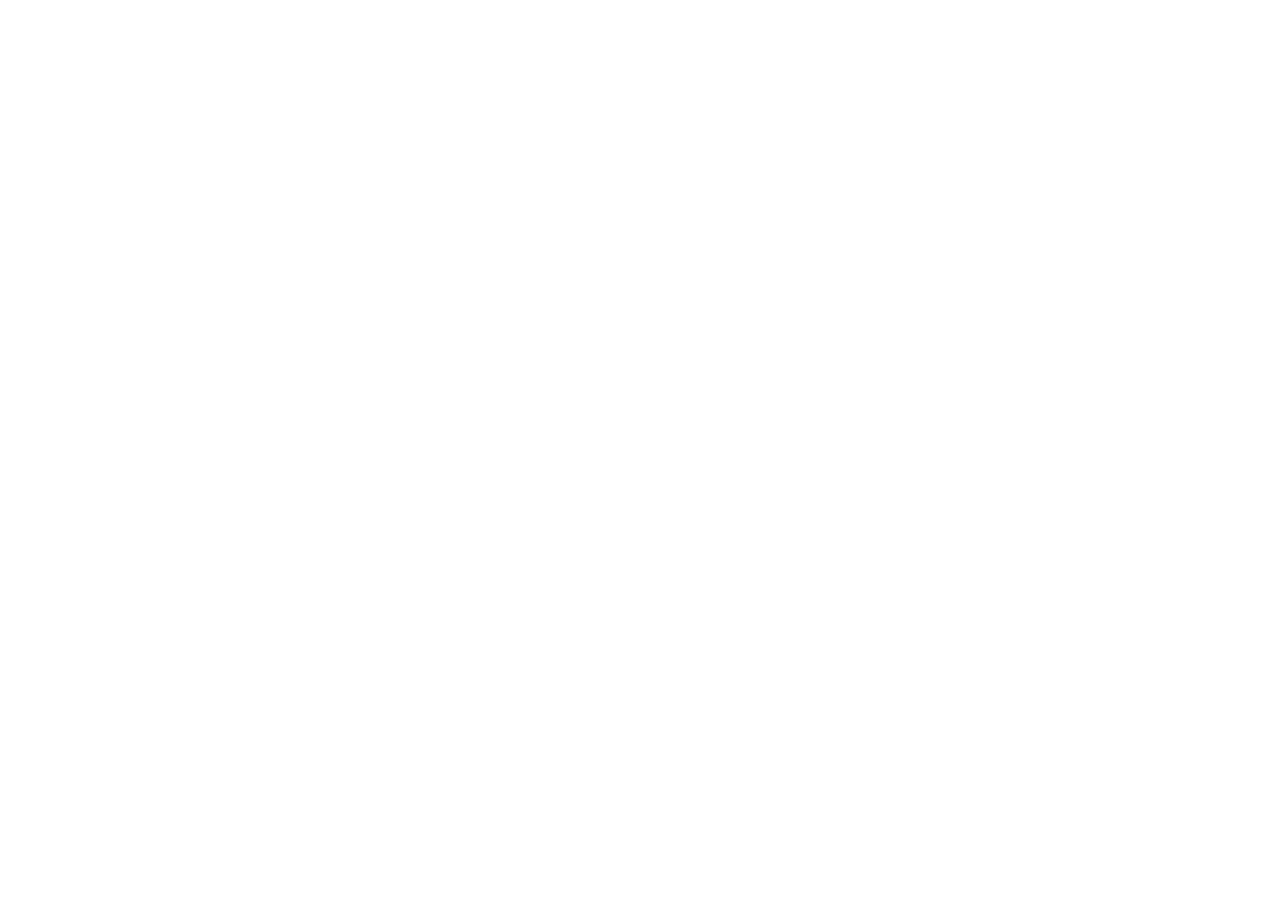
==== Nexter/index.html @ 24d6cad8 "nexter project start" ====
<!DOCTYPE html>
<html lang="en">
	<head>
		<meta charset="UTF-8" />
		<meta name="viewport" content="width=device-width, initial-scale=1.0" />
		<meta http-equiv="X-UA-Compatible" content="ie=edge" />

		<link href="https://fonts.googleapis.com/css?family=Josefin+Sans:300,400,400i|Nunito:300,300i" rel="stylesheet" />
		<link rel="stylesheet" href="css/main.css" />
		<link rel="shortcut icon" type="image/png" href="img/favicon.png" />

		<title>nexter &mdash; your home, your freedom</title>
	</head>

	<body class="container"></body>
</html>
---- Nexter/css/main.css ----
/* No CSS */
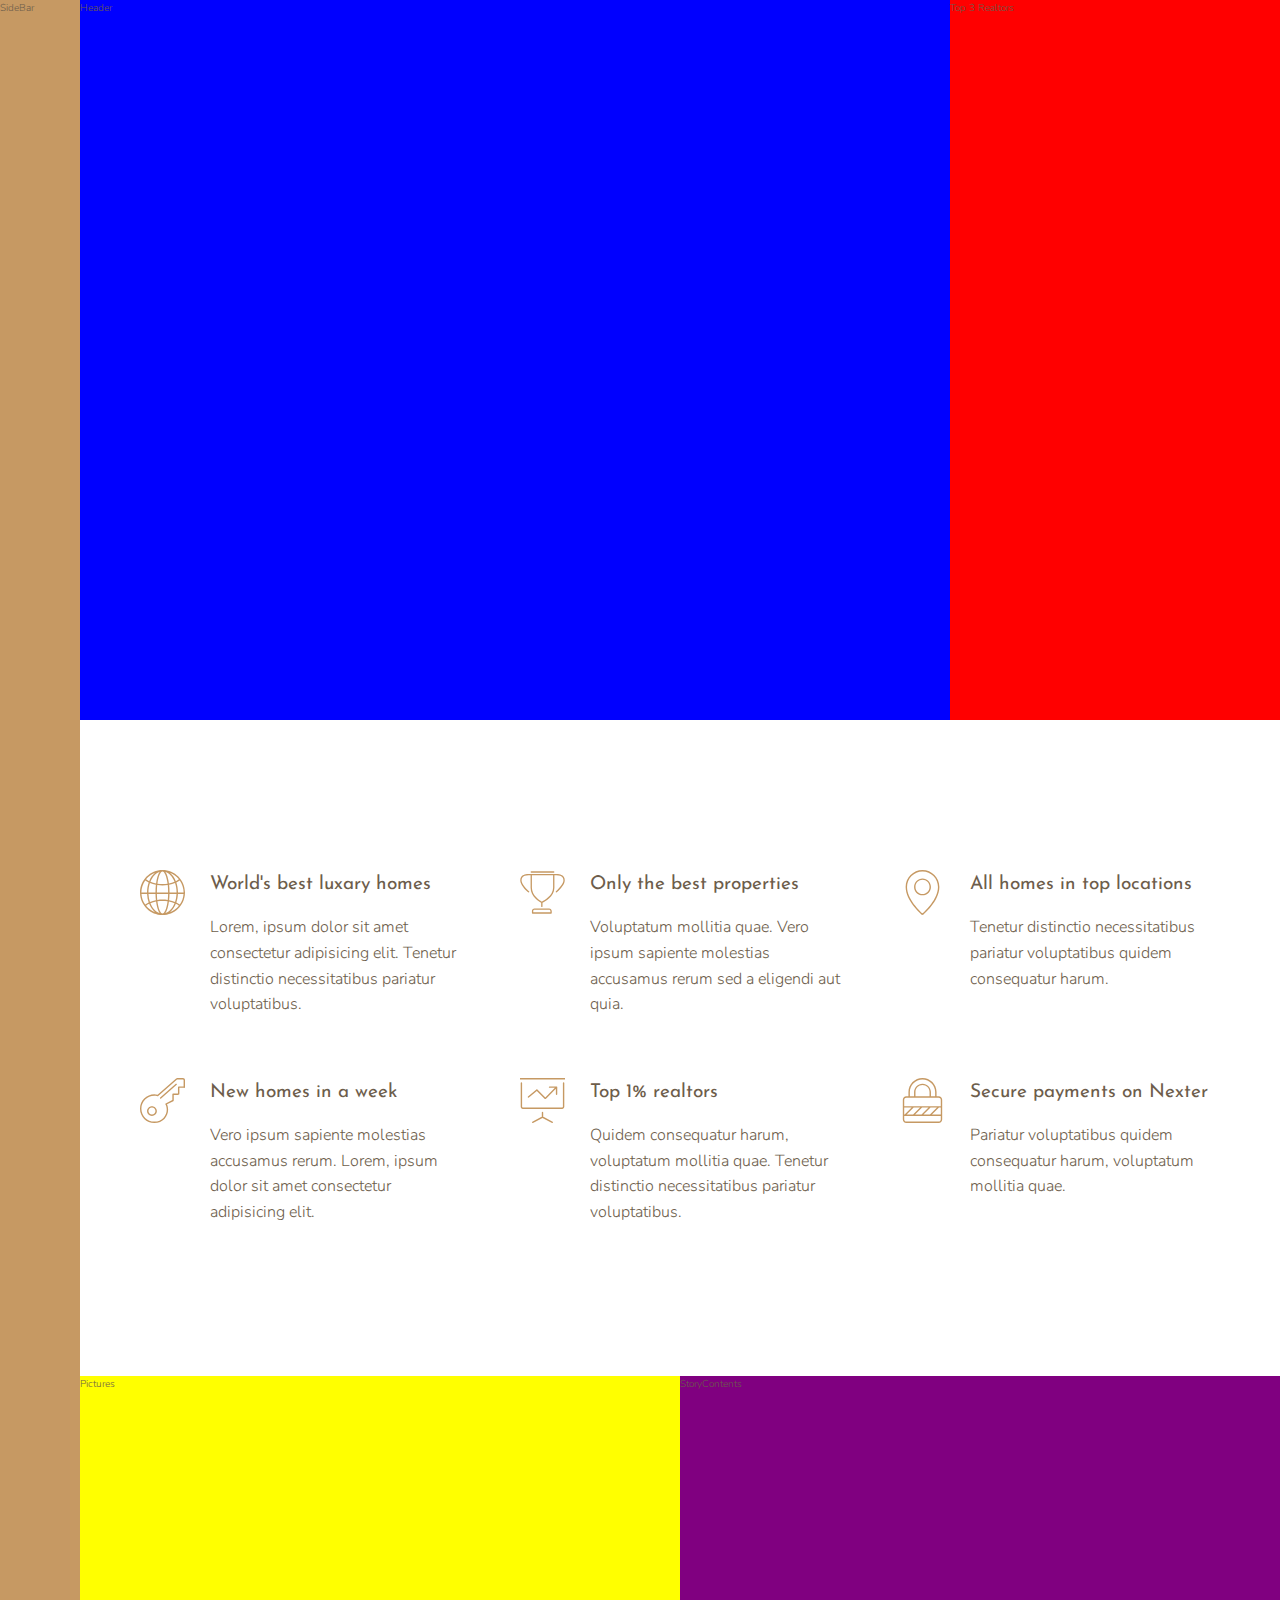
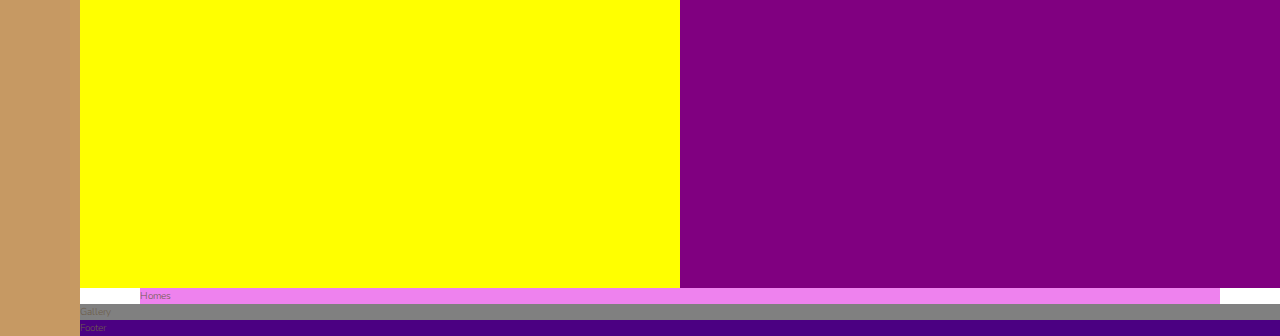
==== commit 54ba36bb: "Feature section completed" ====
--- a/Nexter/index.html
+++ b/Nexter/index.html
@@ -12,5 +12,67 @@
 		<title>nexter &mdash; your home, your freedom</title>
 	</head>
 
-	<body class="container"></body>
+	<body class="container">
+		<div class="sidebar">SideBar</div>
+		<header class="header">Header</header>
+		<div class="realtors">Top 3 Realtors</div>
+		<section class="features">
+			<div class="feature">
+				<svg class="feature__icon">
+					<use xlink:href="img/sprite.svg#icon-global"></use>
+				</svg>
+				<h3 class="heading-3 heading--dark">World's best luxary homes</h3>
+				<p class="feature__text">
+					Lorem, ipsum dolor sit amet consectetur adipisicing elit. Tenetur distinctio necessitatibus pariatur
+					voluptatibus.
+				</p>
+			</div>
+			<div class="feature">
+				<svg class="feature__icon">
+					<use xlink:href="img/sprite.svg#icon-trophy"></use>
+				</svg>
+				<h3 class="heading-3 heading--dark">Only the best properties</h3>
+				<p class="feature__text">
+					Voluptatum mollitia quae. Vero ipsum sapiente molestias accusamus rerum sed a eligendi aut quia.
+				</p>
+			</div>
+			<div class="feature">
+				<svg class="feature__icon">
+					<use xlink:href="img/sprite.svg#icon-map-pin"></use>
+				</svg>
+				<h3 class="heading-3 heading--dark">All homes in top locations</h3>
+				<p class="feature__text">Tenetur distinctio necessitatibus pariatur voluptatibus quidem consequatur harum.</p>
+			</div>
+			<div class="feature">
+				<svg class="feature__icon">
+					<use xlink:href="img/sprite.svg#icon-key"></use>
+				</svg>
+				<h3 class="heading-3 heading--dark">New homes in a week</h3>
+				<p class="feature__text">
+					Vero ipsum sapiente molestias accusamus rerum. Lorem, ipsum dolor sit amet consectetur adipisicing elit.
+				</p>
+			</div>
+			<div class="feature">
+				<svg class="feature__icon">
+					<use xlink:href="img/sprite.svg#icon-presentation"></use>
+				</svg>
+				<h3 class="heading-3 heading--dark">Top 1% realtors</h3>
+				<p class="feature__text">
+					Quidem consequatur harum, voluptatum mollitia quae. Tenetur distinctio necessitatibus pariatur voluptatibus.
+				</p>
+			</div>
+			<div class="feature">
+				<svg class="feature__icon">
+					<use xlink:href="img/sprite.svg#icon-lock"></use>
+				</svg>
+				<h3 class="heading-3 heading--dark">Secure payments on Nexter</h3>
+				<p class="feature__text">Pariatur voluptatibus quidem consequatur harum, voluptatum mollitia quae.</p>
+			</div>
+		</section>
+		<div class="story__picture">Pictures</div>
+		<div class="story__content">StoryContents</div>
+		<section class="homes">Homes</section>
+		<section class="gallery">Gallery</section>
+		<footer class="footer">Footer</footer>
+	</body>
 </html>
--- a/Nexter/css/main.css
+++ b/Nexter/css/main.css
@@ -1 +1,127 @@
-/* No CSS */+*,
+*::after,
+*::before {
+  margin: 0;
+  padding: 0;
+  -webkit-box-sizing: inherit;
+          box-sizing: inherit;
+}
+
+html {
+  -webkit-box-sizing: border-box;
+          box-sizing: border-box;
+  font-size: 62.5%;
+}
+
+body {
+  font-family: "Nunito", sans-serif;
+  color: #6d5d4b;
+  font-weight: 300;
+  line-height: 1.6;
+}
+
+.container {
+  display: -ms-grid;
+  display: grid;
+  -ms-grid-rows: 80vh min-content 40vw (min-content)[3];
+      grid-template-rows: 80vh -webkit-min-content 40vw repeat(3, -webkit-min-content);
+      grid-template-rows: 80vh min-content 40vw repeat(3, min-content);
+  -ms-grid-columns: [sidebar-start] 8rem [sidebar-end full-start] minmax(6rem, 1fr) [center-start] ([col-start] minmax(min-content, 14rem) [col-end])[8] [center-end] minmax(6rem, 1fr) [full-end];
+      grid-template-columns: [sidebar-start] 8rem [sidebar-end full-start] minmax(6rem, 1fr) [center-start] repeat(8, [col-start] minmax(-webkit-min-content, 14rem) [col-end]) [center-end] minmax(6rem, 1fr) [full-end];
+      grid-template-columns: [sidebar-start] 8rem [sidebar-end full-start] minmax(6rem, 1fr) [center-start] repeat(8, [col-start] minmax(min-content, 14rem) [col-end]) [center-end] minmax(6rem, 1fr) [full-end];
+}
+
+.heading-2, .heading-1, .heading-3, .heading-4 {
+  font-family: "Josefin Sans", sans-serif;
+  font-weight: 400;
+}
+
+.heading-3 {
+  font-size: 1.9rem;
+}
+
+.heading-3--light {
+  color: #f9f7f6;
+}
+
+.heading-3--dark {
+  color: #54483a;
+}
+
+.sidebar {
+  background-color: #c69963;
+  grid-column: sidebar-start/sidebar-end;
+  grid-row: 1/-1;
+}
+
+.header {
+  background-color: blue;
+  grid-column: full-start/col-end 6;
+}
+
+.realtors {
+  background-color: red;
+  grid-column: col-start 7 / full-end;
+}
+
+.features {
+  grid-column: center-start/center-end;
+  margin: 15rem 0;
+  display: -ms-grid;
+  display: grid;
+  -ms-grid-columns: (minmax(28rem, 1fr))[auto-fit];
+      grid-template-columns: repeat(auto-fit, minmax(28rem, 1fr));
+  grid-gap: 6rem;
+  -webkit-box-align: start;
+      -ms-flex-align: start;
+          align-items: start;
+}
+
+.feature {
+  display: -ms-grid;
+  display: grid;
+  -ms-grid-columns: min-content 1fr;
+      grid-template-columns: -webkit-min-content 1fr;
+      grid-template-columns: min-content 1fr;
+  row-gap: 1.5rem;
+  -webkit-column-gap: 2.5rem;
+          column-gap: 2.5rem;
+}
+
+.feature__icon {
+  fill: #c69963;
+  width: 4.5rem;
+  height: 4.5rem;
+  -ms-grid-row: 1;
+  -ms-grid-row-span: 2;
+  grid-row: 1 / span 2;
+}
+
+.feature__text {
+  font-size: 1.6rem;
+}
+
+.story__picture {
+  background-color: yellow;
+  grid-column: full-start/col-end 4;
+}
+
+.story__content {
+  background-color: purple;
+  grid-column: col-start 5 / full-end;
+}
+
+.homes {
+  background-color: violet;
+  grid-column: center-start/center-end;
+}
+
+.gallery {
+  background-color: grey;
+  grid-column: full-start/full-end;
+}
+
+.footer {
+  background-color: indigo;
+  grid-column: full-start/full-end;
+}
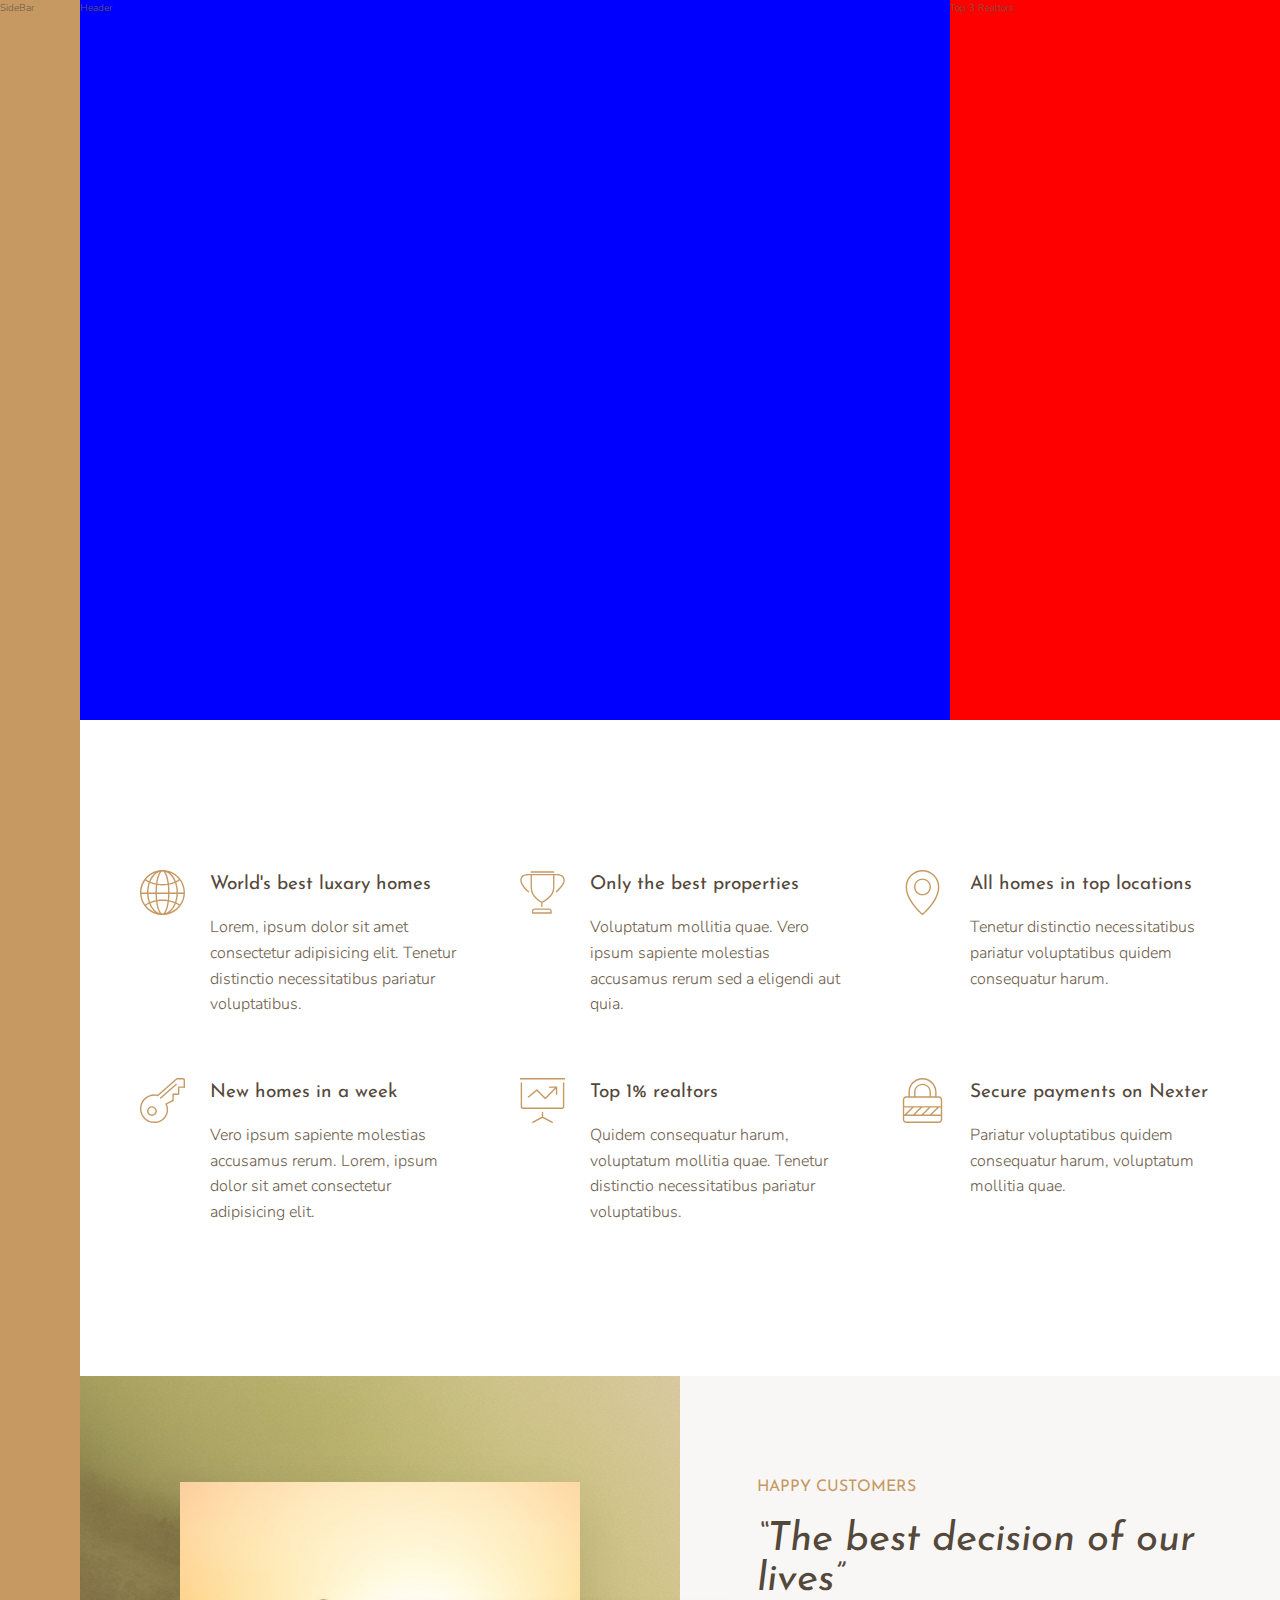
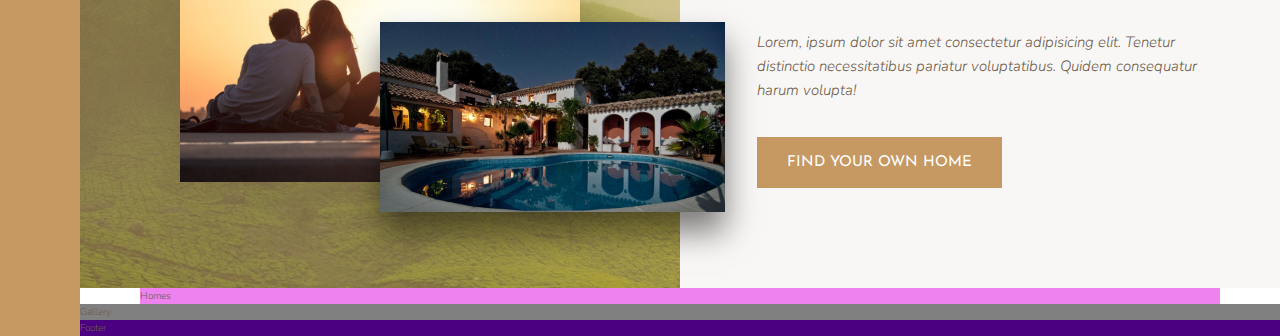
==== commit fa8634a1: "testimonial section complete" ====
--- a/Nexter/index.html
+++ b/Nexter/index.html
@@ -21,7 +21,7 @@
 				<svg class="feature__icon">
 					<use xlink:href="img/sprite.svg#icon-global"></use>
 				</svg>
-				<h3 class="heading-3 heading--dark">World's best luxary homes</h3>
+				<h2 class="heading-2 heading-2--dark">World's best luxary homes</h2>
 				<p class="feature__text">
 					Lorem, ipsum dolor sit amet consectetur adipisicing elit. Tenetur distinctio necessitatibus pariatur
 					voluptatibus.
@@ -31,7 +31,7 @@
 				<svg class="feature__icon">
 					<use xlink:href="img/sprite.svg#icon-trophy"></use>
 				</svg>
-				<h3 class="heading-3 heading--dark">Only the best properties</h3>
+				<h2 class="heading-2 heading-2--dark">Only the best properties</h2>
 				<p class="feature__text">
 					Voluptatum mollitia quae. Vero ipsum sapiente molestias accusamus rerum sed a eligendi aut quia.
 				</p>
@@ -40,14 +40,14 @@
 				<svg class="feature__icon">
 					<use xlink:href="img/sprite.svg#icon-map-pin"></use>
 				</svg>
-				<h3 class="heading-3 heading--dark">All homes in top locations</h3>
+				<h2 class="heading-2 heading-2--dark">All homes in top locations</h2>
 				<p class="feature__text">Tenetur distinctio necessitatibus pariatur voluptatibus quidem consequatur harum.</p>
 			</div>
 			<div class="feature">
 				<svg class="feature__icon">
 					<use xlink:href="img/sprite.svg#icon-key"></use>
 				</svg>
-				<h3 class="heading-3 heading--dark">New homes in a week</h3>
+				<h2 class="heading-2 heading-2--dark">New homes in a week</h2>
 				<p class="feature__text">
 					Vero ipsum sapiente molestias accusamus rerum. Lorem, ipsum dolor sit amet consectetur adipisicing elit.
 				</p>
@@ -56,7 +56,7 @@
 				<svg class="feature__icon">
 					<use xlink:href="img/sprite.svg#icon-presentation"></use>
 				</svg>
-				<h3 class="heading-3 heading--dark">Top 1% realtors</h3>
+				<h2 class="heading-2 heading-2--dark">Top 1% realtors</h2>
 				<p class="feature__text">
 					Quidem consequatur harum, voluptatum mollitia quae. Tenetur distinctio necessitatibus pariatur voluptatibus.
 				</p>
@@ -65,12 +65,23 @@
 				<svg class="feature__icon">
 					<use xlink:href="img/sprite.svg#icon-lock"></use>
 				</svg>
-				<h3 class="heading-3 heading--dark">Secure payments on Nexter</h3>
+				<h2 class="heading-2 heading-2--dark">Secure payments on Nexter</h2>
 				<p class="feature__text">Pariatur voluptatibus quidem consequatur harum, voluptatum mollitia quae.</p>
 			</div>
 		</section>
-		<div class="story__picture">Pictures</div>
-		<div class="story__content">StoryContents</div>
+		<div class="story__pictures">
+			<img src="./img/story-1.jpeg" alt="Couple with new home" class="story__img-1" />
+			<img src="./img/story-2.jpeg" alt="New home" class="story__img-2" />
+		</div>
+		<div class="story__content">
+			<span class="story__heading mb-sm">Happy customers</span>
+			<h3 class="heading-3 heading-3--dark mb-md">&ldquo;The best decision of our lives&rdquo;</h3>
+			<p class="story__text">
+				Lorem, ipsum dolor sit amet consectetur adipisicing elit. Tenetur distinctio necessitatibus pariatur
+				voluptatibus. Quidem consequatur harum volupta!
+			</p>
+			<button class="btn">Find your own home</button>
+		</div>
 		<section class="homes">Homes</section>
 		<section class="gallery">Gallery</section>
 		<footer class="footer">Footer</footer>
--- a/Nexter/css/main.css
+++ b/Nexter/css/main.css
@@ -31,13 +31,43 @@
       grid-template-columns: [sidebar-start] 8rem [sidebar-end full-start] minmax(6rem, 1fr) [center-start] repeat(8, [col-start] minmax(min-content, 14rem) [col-end]) [center-end] minmax(6rem, 1fr) [full-end];
 }
 
-.heading-2, .heading-1, .heading-3, .heading-4 {
+.mb-sm {
+  margin-bottom: 2rem;
+}
+
+.mb-md {
+  margin-bottom: 3rem;
+}
+
+.mb-lg {
+  margin-bottom: 4rem;
+}
+
+.mb-hg {
+  margin-bottom: 8rem;
+}
+
+.heading-1, .heading-2, .heading-3, .heading-4 {
   font-family: "Josefin Sans", sans-serif;
   font-weight: 400;
 }
 
+.heading-2 {
+  font-size: 1.9rem;
+}
+
+.heading-2--light {
+  color: #f9f7f6;
+}
+
+.heading-2--dark {
+  color: #54483a;
+}
+
 .heading-3 {
-  font-size: 1.9rem;
+  font-size: 4rem;
+  line-height: 1;
+  font-style: italic;
 }
 
 .heading-3--light {
@@ -46,6 +76,23 @@
 
 .heading-3--dark {
   color: #54483a;
+}
+
+.btn {
+  border: none;
+  background-color: #c69963;
+  color: #fff;
+  font-size: 1.5rem;
+  padding: 1.8rem 3rem;
+  font-family: "Josefin Sans", sans-serif;
+  text-transform: uppercase;
+  cursor: pointer;
+}
+
+.btn:hover {
+  background-color: #b28451;
+  -webkit-transition: all 0.2s;
+  transition: all 0.2s;
 }
 
 .sidebar {
@@ -101,14 +148,78 @@
   font-size: 1.6rem;
 }
 
-.story__picture {
-  background-color: yellow;
+.story__pictures {
   grid-column: full-start/col-end 4;
+  background-image: -webkit-gradient(linear, left top, left bottom, from(rgba(198, 153, 99, 0.5)), to(rgba(198, 153, 99, 0.5))), url(../img/back.jpg);
+  background-image: linear-gradient(rgba(198, 153, 99, 0.5), rgba(198, 153, 99, 0.5)), url(../img/back.jpg);
+  display: -ms-grid;
+  display: grid;
+  -ms-grid-rows: (1fr)[6];
+      grid-template-rows: repeat(6, 1fr);
+  -ms-grid-columns: (1fr)[6];
+      grid-template-columns: repeat(6, 1fr);
+  -webkit-box-align: center;
+      -ms-flex-align: center;
+          align-items: center;
+}
+
+.story__img-1 {
+  width: 100%;
+  -ms-grid-row: 2;
+  -ms-grid-row-span: 4;
+  grid-row: 2/6;
+  -ms-grid-column: 2;
+  -ms-grid-column-span: 4;
+  grid-column: 2/6;
+  -webkit-box-shadow: 0 2rem 5rem rgba(0, 0, 0, 0.1);
+          box-shadow: 0 2rem 5rem rgba(0, 0, 0, 0.1);
+}
+
+.story__img-2 {
+  width: 115%;
+  z-index: 10;
+  -ms-grid-row: 4;
+  -ms-grid-row-span: 2;
+  grid-row: 4/6;
+  -ms-grid-column: 4;
+  -ms-grid-column-span: 3;
+  grid-column: 4/7;
+  -webkit-box-shadow: 0 2rem 3rem rgba(0, 0, 0, 0.5);
+          box-shadow: 0 2rem 3rem rgba(0, 0, 0, 0.5);
 }
 
 .story__content {
-  background-color: purple;
+  background-color: #f9f7f6;
   grid-column: col-start 5 / full-end;
+  padding: 6rem 6vw;
+  display: -webkit-box;
+  display: -ms-flexbox;
+  display: flex;
+  -webkit-box-orient: vertical;
+  -webkit-box-direction: normal;
+      -ms-flex-direction: column;
+          flex-direction: column;
+  -webkit-box-pack: center;
+      -ms-flex-pack: center;
+          justify-content: center;
+  -webkit-box-align: start;
+      -ms-flex-align: start;
+          align-items: start;
+}
+
+.story__heading {
+  text-transform: uppercase;
+  font-family: "Josefin Sans", sans-serif;
+  color: #c69963;
+  display: inline-block;
+  font-size: 1.6rem;
+  font-weight: bolder;
+}
+
+.story__text {
+  font-size: 1.5rem;
+  font-style: italic;
+  margin-bottom: 3.5rem;
 }
 
 .homes {
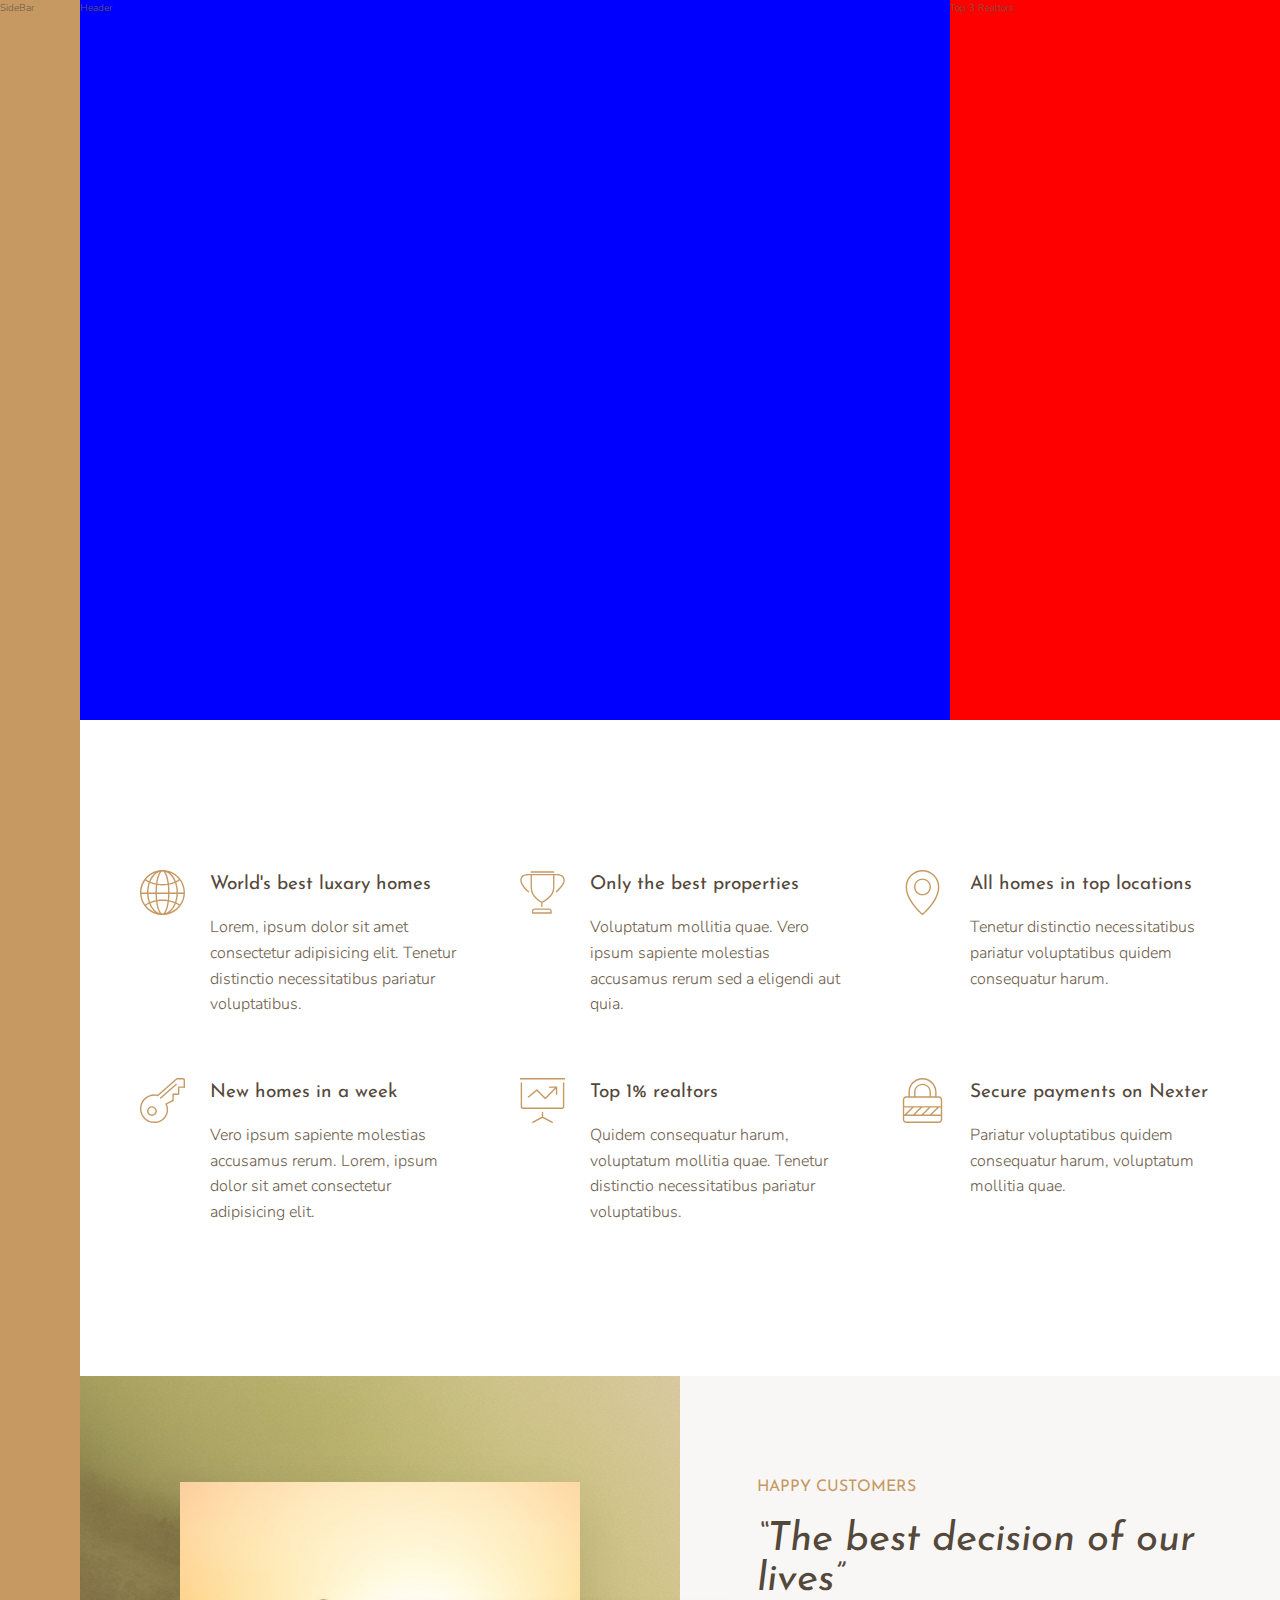
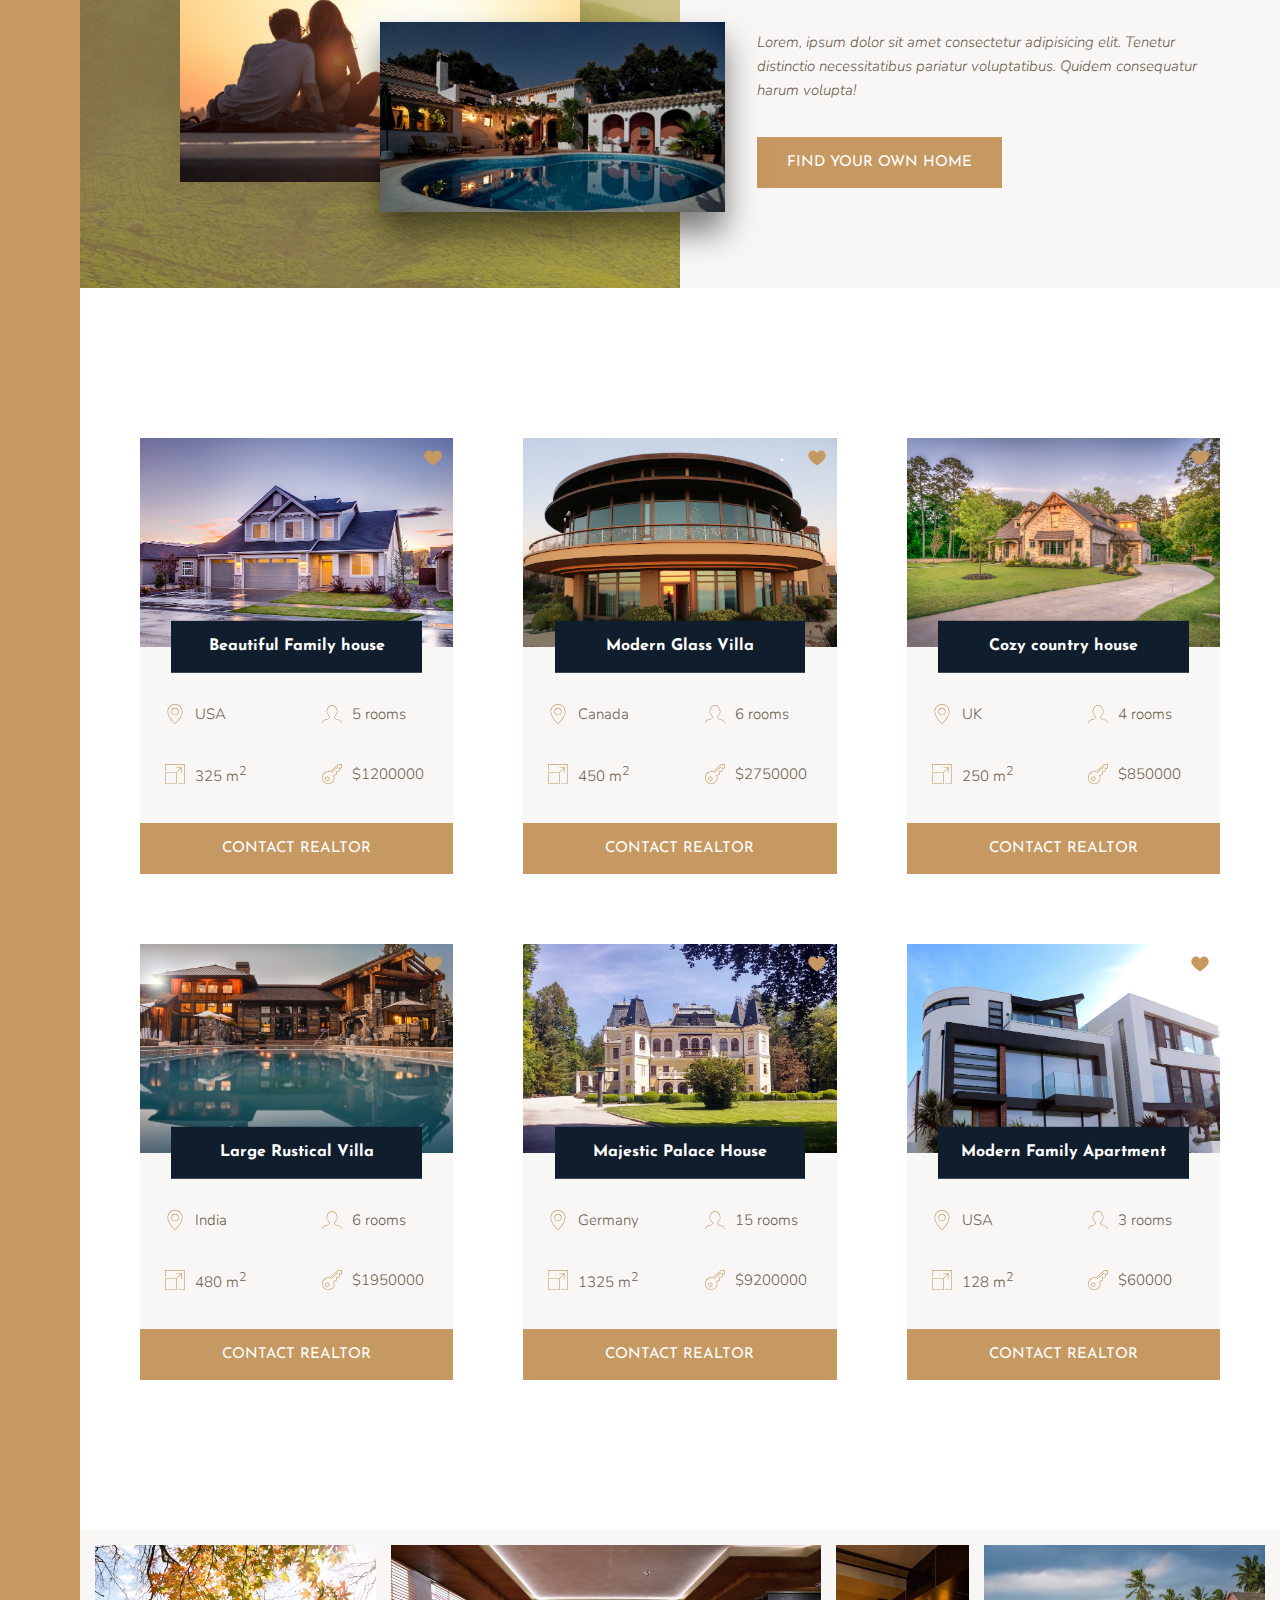
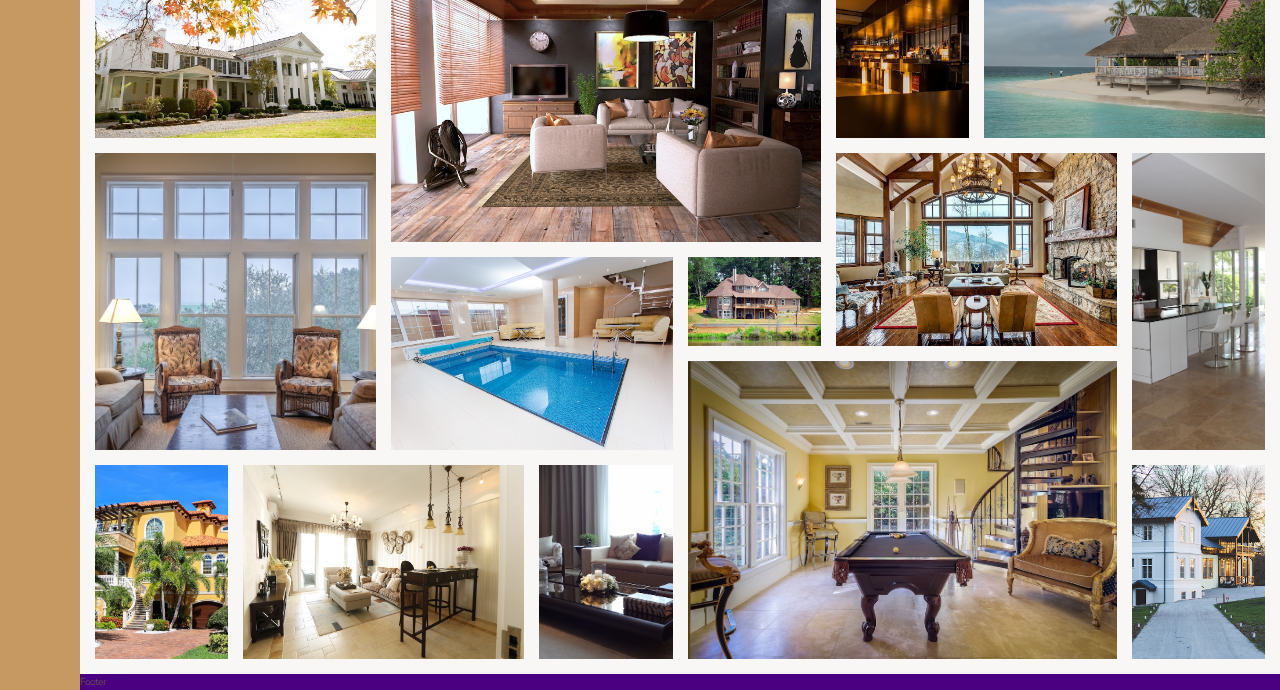
==== commit b7e7746a: "gallery complete" ====
--- a/Nexter/index.html
+++ b/Nexter/index.html
@@ -82,8 +82,244 @@
 			</p>
 			<button class="btn">Find your own home</button>
 		</div>
-		<section class="homes">Homes</section>
-		<section class="gallery">Gallery</section>
+		<section class="homes">
+			<div class="home">
+				<img src="./img/house-1.jpeg" alt="house-1" class="home__img" />
+				<svg class="home__like">
+					<use xlink:href="img/sprite.svg#icon-heart-full"></use>
+				</svg>
+				<h5 class="home__title">Beautiful Family house</h5>
+				<div class="home__location">
+					<svg>
+						<use xlink:href="img/sprite.svg#icon-map-pin"></use>
+					</svg>
+					<p>USA</p>
+				</div>
+				<div class="home__rooms">
+					<svg>
+						<use xlink:href="img/sprite.svg#icon-profile-male"></use>
+					</svg>
+					<p>5 rooms</p>
+				</div>
+				<div class="home__area">
+					<svg>
+						<use xlink:href="img/sprite.svg#icon-expand"></use>
+					</svg>
+					<p>325 m<sup>2</sup></p>
+				</div>
+				<div class="home__price">
+					<svg>
+						<use xlink:href="img/sprite.svg#icon-key"></use>
+					</svg>
+					<p>$1200000</p>
+				</div>
+				<button class="btn home__btn">contact realtor</button>
+			</div>
+			<div class="home">
+				<img src="./img/house-2.jpeg" alt="house-1" class="home__img" />
+				<svg class="home__like">
+					<use xlink:href="img/sprite.svg#icon-heart-full"></use>
+				</svg>
+				<h5 class="home__title">Modern Glass Villa</h5>
+				<div class="home__location">
+					<svg>
+						<use xlink:href="img/sprite.svg#icon-map-pin"></use>
+					</svg>
+					<p>Canada</p>
+				</div>
+				<div class="home__rooms">
+					<svg>
+						<use xlink:href="img/sprite.svg#icon-profile-male"></use>
+					</svg>
+					<p>6 rooms</p>
+				</div>
+				<div class="home__area">
+					<svg>
+						<use xlink:href="img/sprite.svg#icon-expand"></use>
+					</svg>
+					<p>450 m<sup>2</sup></p>
+				</div>
+				<div class="home__price">
+					<svg>
+						<use xlink:href="img/sprite.svg#icon-key"></use>
+					</svg>
+					<p>$2750000</p>
+				</div>
+				<button class="btn home__btn">contact realtor</button>
+			</div>
+			<div class="home">
+				<img src="./img/house-3.jpeg" alt="house-1" class="home__img" />
+				<svg class="home__like">
+					<use xlink:href="img/sprite.svg#icon-heart-full"></use>
+				</svg>
+				<h5 class="home__title">Cozy country house</h5>
+				<div class="home__location">
+					<svg>
+						<use xlink:href="img/sprite.svg#icon-map-pin"></use>
+					</svg>
+					<p>UK</p>
+				</div>
+				<div class="home__rooms">
+					<svg>
+						<use xlink:href="img/sprite.svg#icon-profile-male"></use>
+					</svg>
+					<p>4 rooms</p>
+				</div>
+				<div class="home__area">
+					<svg>
+						<use xlink:href="img/sprite.svg#icon-expand"></use>
+					</svg>
+					<p>250 m<sup>2</sup></p>
+				</div>
+				<div class="home__price">
+					<svg>
+						<use xlink:href="img/sprite.svg#icon-key"></use>
+					</svg>
+					<p>$850000</p>
+				</div>
+				<button class="btn home__btn">contact realtor</button>
+			</div>
+			<div class="home">
+				<img src="./img/house-4.jpeg" alt="house-1" class="home__img" />
+				<svg class="home__like">
+					<use xlink:href="img/sprite.svg#icon-heart-full"></use>
+				</svg>
+				<h5 class="home__title">Large Rustical Villa</h5>
+				<div class="home__location">
+					<svg>
+						<use xlink:href="img/sprite.svg#icon-map-pin"></use>
+					</svg>
+					<p>India</p>
+				</div>
+				<div class="home__rooms">
+					<svg>
+						<use xlink:href="img/sprite.svg#icon-profile-male"></use>
+					</svg>
+					<p>6 rooms</p>
+				</div>
+				<div class="home__area">
+					<svg>
+						<use xlink:href="img/sprite.svg#icon-expand"></use>
+					</svg>
+					<p>480 m<sup>2</sup></p>
+				</div>
+				<div class="home__price">
+					<svg>
+						<use xlink:href="img/sprite.svg#icon-key"></use>
+					</svg>
+					<p>$1950000</p>
+				</div>
+				<button class="btn home__btn">contact realtor</button>
+			</div>
+			<div class="home">
+				<img src="./img/house-5.jpeg" alt="house-1" class="home__img" />
+				<svg class="home__like">
+					<use xlink:href="img/sprite.svg#icon-heart-full"></use>
+				</svg>
+				<h5 class="home__title">Majestic Palace House</h5>
+				<div class="home__location">
+					<svg>
+						<use xlink:href="img/sprite.svg#icon-map-pin"></use>
+					</svg>
+					<p>Germany</p>
+				</div>
+				<div class="home__rooms">
+					<svg>
+						<use xlink:href="img/sprite.svg#icon-profile-male"></use>
+					</svg>
+					<p>15 rooms</p>
+				</div>
+				<div class="home__area">
+					<svg>
+						<use xlink:href="img/sprite.svg#icon-expand"></use>
+					</svg>
+					<p>1325 m<sup>2</sup></p>
+				</div>
+				<div class="home__price">
+					<svg>
+						<use xlink:href="img/sprite.svg#icon-key"></use>
+					</svg>
+					<p>$9200000</p>
+				</div>
+				<button class="btn home__btn">contact realtor</button>
+			</div>
+			<div class="home">
+				<img src="./img/house-6.jpeg" alt="house-1" class="home__img" />
+				<svg class="home__like">
+					<use xlink:href="img/sprite.svg#icon-heart-full"></use>
+				</svg>
+				<h5 class="home__title">Modern Family Apartment</h5>
+				<div class="home__location">
+					<svg>
+						<use xlink:href="img/sprite.svg#icon-map-pin"></use>
+					</svg>
+					<p>USA</p>
+				</div>
+				<div class="home__rooms">
+					<svg>
+						<use xlink:href="img/sprite.svg#icon-profile-male"></use>
+					</svg>
+					<p>3 rooms</p>
+				</div>
+				<div class="home__area">
+					<svg>
+						<use xlink:href="img/sprite.svg#icon-expand"></use>
+					</svg>
+					<p>128 m<sup>2</sup></p>
+				</div>
+				<div class="home__price">
+					<svg>
+						<use xlink:href="img/sprite.svg#icon-key"></use>
+					</svg>
+					<p>$60000</p>
+				</div>
+				<button class="btn home__btn">contact realtor</button>
+			</div>
+		</section>
+		<section class="gallery">
+			<figure class="gallery__item gallery__item-1">
+				<img src="img/gal-1.jpeg" alt="gallery image 1" class="gallery__img" />
+			</figure>
+			<figure class="gallery__item gallery__item-2">
+				<img src="img/gal-2.jpeg" alt="gallery image 2" class="gallery__img" />
+			</figure>
+			<figure class="gallery__item gallery__item-3">
+				<img src="img/gal-3.jpeg" alt="gallery image 3" class="gallery__img" />
+			</figure>
+			<figure class="gallery__item gallery__item-4">
+				<img src="img/gal-4.jpeg" alt="gallery image 4" class="gallery__img" />
+			</figure>
+			<figure class="gallery__item gallery__item-5">
+				<img src="img/gal-5.jpeg" alt="gallery image 5" class="gallery__img" />
+			</figure>
+			<figure class="gallery__item gallery__item-6">
+				<img src="img/gal-6.jpeg" alt="gallery image 6" class="gallery__img" />
+			</figure>
+			<figure class="gallery__item gallery__item-7">
+				<img src="img/gal-7.jpeg" alt="gallery image 7" class="gallery__img" />
+			</figure>
+			<figure class="gallery__item gallery__item-8">
+				<img src="img/gal-8.jpeg" alt="gallery image 8" class="gallery__img" />
+			</figure>
+			<figure class="gallery__item gallery__item-9">
+				<img src="img/gal-9.jpeg" alt="gallery image 9" class="gallery__img" />
+			</figure>
+			<figure class="gallery__item gallery__item-10">
+				<img src="img/gal-10.jpeg" alt="gallery image 10" class="gallery__img" />
+			</figure>
+			<figure class="gallery__item gallery__item-11">
+				<img src="img/gal-11.jpeg" alt="gallery image 11" class="gallery__img" />
+			</figure>
+			<figure class="gallery__item gallery__item-12">
+				<img src="img/gal-12.jpeg" alt="gallery image 12" class="gallery__img" />
+			</figure>
+			<figure class="gallery__item gallery__item-13">
+				<img src="img/gal-13.jpeg" alt="gallery image 13" class="gallery__img" />
+			</figure>
+			<figure class="gallery__item gallery__item-14">
+				<img src="img/gal-14.jpeg" alt="gallery image 14" class="gallery__img" />
+			</figure>
+		</section>
 		<footer class="footer">Footer</footer>
 	</body>
 </html>
--- a/Nexter/css/main.css
+++ b/Nexter/css/main.css
@@ -223,13 +223,239 @@
 }
 
 .homes {
-  background-color: violet;
   grid-column: center-start/center-end;
+  margin: 15rem 0;
+  display: -ms-grid;
+  display: grid;
+  -ms-grid-columns: (minmax(25rem, 1fr))[auto-fit];
+      grid-template-columns: repeat(auto-fit, minmax(25rem, 1fr));
+  gap: 7rem;
+}
+
+.home {
+  display: -ms-grid;
+  display: grid;
+  background-color: #f9f7f6;
+  row-gap: 3.5rem;
+  -ms-grid-columns: (1fr)[2];
+      grid-template-columns: repeat(2, 1fr);
+}
+
+.home__img {
+  width: 100%;
+  grid-column: 1/-1;
+  -ms-grid-row: 1;
+  -ms-grid-row-span: 1;
+  grid-row: 1/2;
+  z-index: 10;
+}
+
+.home__like {
+  width: 2rem;
+  height: 2rem;
+  fill: #c69963;
+  -ms-grid-row: 1;
+  -ms-grid-row-span: 1;
+  grid-row: 1/2;
+  grid-column: 2/-1;
+  -ms-grid-column-align: end;
+      justify-self: end;
+  margin: 1rem;
+  z-index: 20;
+}
+
+.home__title {
+  width: 80%;
+  -ms-grid-column-align: center;
+      justify-self: center;
+  grid-column: 1/-1;
+  font-family: "Josefin Sans", sans-serif;
+  font-size: 1.6rem;
+  background-color: #101d2c;
+  padding: 1.3rem;
+  color: #fff;
+  text-align: center;
+  z-index: 30;
+  -ms-grid-row: 1;
+  -ms-grid-row-span: 1;
+  grid-row: 1/2;
+  -ms-flex-item-align: end;
+      -ms-grid-row-align: end;
+      align-self: end;
+  -webkit-transform: translateY(50%);
+          transform: translateY(50%);
+}
+
+.home__location, .home__rooms {
+  margin-top: 2rem;
+}
+
+.home__location, .home__rooms, .home__area, .home__price {
+  font-size: 1.5rem;
+  display: -webkit-box;
+  display: -ms-flexbox;
+  display: flex;
+  -webkit-box-align: center;
+      -ms-flex-align: center;
+          align-items: center;
+  justify-items: center;
+  margin-left: 2.5rem;
+}
+
+.home__location svg, .home__rooms svg, .home__area svg, .home__price svg {
+  fill: #c69963;
+  height: 2rem;
+  width: 2rem;
+  margin-right: 1rem;
+}
+
+.home__btn {
+  grid-column: 1/-1;
 }
 
 .gallery {
-  background-color: grey;
+  background-color: #f9f7f6;
   grid-column: full-start/full-end;
+  display: -ms-grid;
+  display: grid;
+  -ms-grid-columns: (1fr)[8];
+      grid-template-columns: repeat(8, 1fr);
+  -ms-grid-rows: (1fr)[7];
+      grid-template-rows: repeat(7, 1fr);
+  gap: 1.5rem;
+  padding: 1.5rem;
+}
+
+.gallery__item-1 {
+  -ms-grid-row: 1;
+  -ms-grid-row-span: 2;
+  grid-row: 1/3;
+  -ms-grid-column: 1;
+  -ms-grid-column-span: 2;
+  grid-column: 1/3;
+}
+
+.gallery__item-2 {
+  -ms-grid-row: 1;
+  -ms-grid-row-span: 3;
+  grid-row: 1/4;
+  -ms-grid-column: 3;
+  -ms-grid-column-span: 3;
+  grid-column: 3/6;
+}
+
+.gallery__item-3 {
+  -ms-grid-row: 1;
+  -ms-grid-row-span: 2;
+  grid-row: 1/3;
+  -ms-grid-column: 6;
+  -ms-grid-column-span: 1;
+  grid-column: 6/7;
+}
+
+.gallery__item-4 {
+  -ms-grid-row: 1;
+  -ms-grid-row-span: 2;
+  grid-row: 1/3;
+  grid-column: 7/-1;
+}
+
+.gallery__item-5 {
+  -ms-grid-row: 3;
+  -ms-grid-row-span: 3;
+  grid-row: 3/6;
+  -ms-grid-column: 1;
+  -ms-grid-column-span: 2;
+  grid-column: 1/3;
+}
+
+.gallery__item-6 {
+  -ms-grid-row: 4;
+  -ms-grid-row-span: 2;
+  grid-row: 4/6;
+  -ms-grid-column: 3;
+  -ms-grid-column-span: 2;
+  grid-column: 3/5;
+}
+
+.gallery__item-7 {
+  -ms-grid-column: 5;
+  -ms-grid-column-span: 1;
+  grid-column: 5/6;
+  -ms-grid-row: 4;
+  -ms-grid-row-span: 1;
+  grid-row: 4/5;
+}
+
+.gallery__item-8 {
+  -ms-grid-column: 6;
+  -ms-grid-column-span: 2;
+  grid-column: 6/8;
+  -ms-grid-row: 3;
+  -ms-grid-row-span: 2;
+  grid-row: 3/5;
+}
+
+.gallery__item-9 {
+  -ms-grid-column: 8;
+  -ms-grid-column-span: 1;
+  grid-column: 8/9;
+  -ms-grid-row: 3;
+  -ms-grid-row-span: 3;
+  grid-row: 3/6;
+}
+
+.gallery__item-10 {
+  -ms-grid-column: 1;
+  -ms-grid-column-span: 1;
+  grid-column: 1/2;
+  -ms-grid-row: 6;
+  -ms-grid-row-span: 2;
+  grid-row: 6/8;
+}
+
+.gallery__item-11 {
+  -ms-grid-column: 2;
+  -ms-grid-column-span: 2;
+  grid-column: 2/4;
+  -ms-grid-row: 6;
+  -ms-grid-row-span: 2;
+  grid-row: 6/8;
+}
+
+.gallery__item-12 {
+  -ms-grid-column: 4;
+  -ms-grid-column-span: 1;
+  grid-column: 4/5;
+  -ms-grid-row: 6;
+  -ms-grid-row-span: 2;
+  grid-row: 6/8;
+}
+
+.gallery__item-13 {
+  -ms-grid-column: 5;
+  -ms-grid-column-span: 3;
+  grid-column: 5/8;
+  -ms-grid-row: 5;
+  -ms-grid-row-span: 3;
+  grid-row: 5/8;
+}
+
+.gallery__item-14 {
+  -ms-grid-column: 8;
+  -ms-grid-column-span: 1;
+  grid-column: 8/9;
+  -ms-grid-row: 6;
+  -ms-grid-row-span: 2;
+  grid-row: 6/8;
+}
+
+.gallery__img {
+  -o-object-fit: cover;
+     object-fit: cover;
+  height: 100%;
+  width: 100%;
+  display: block;
 }
 
 .footer {
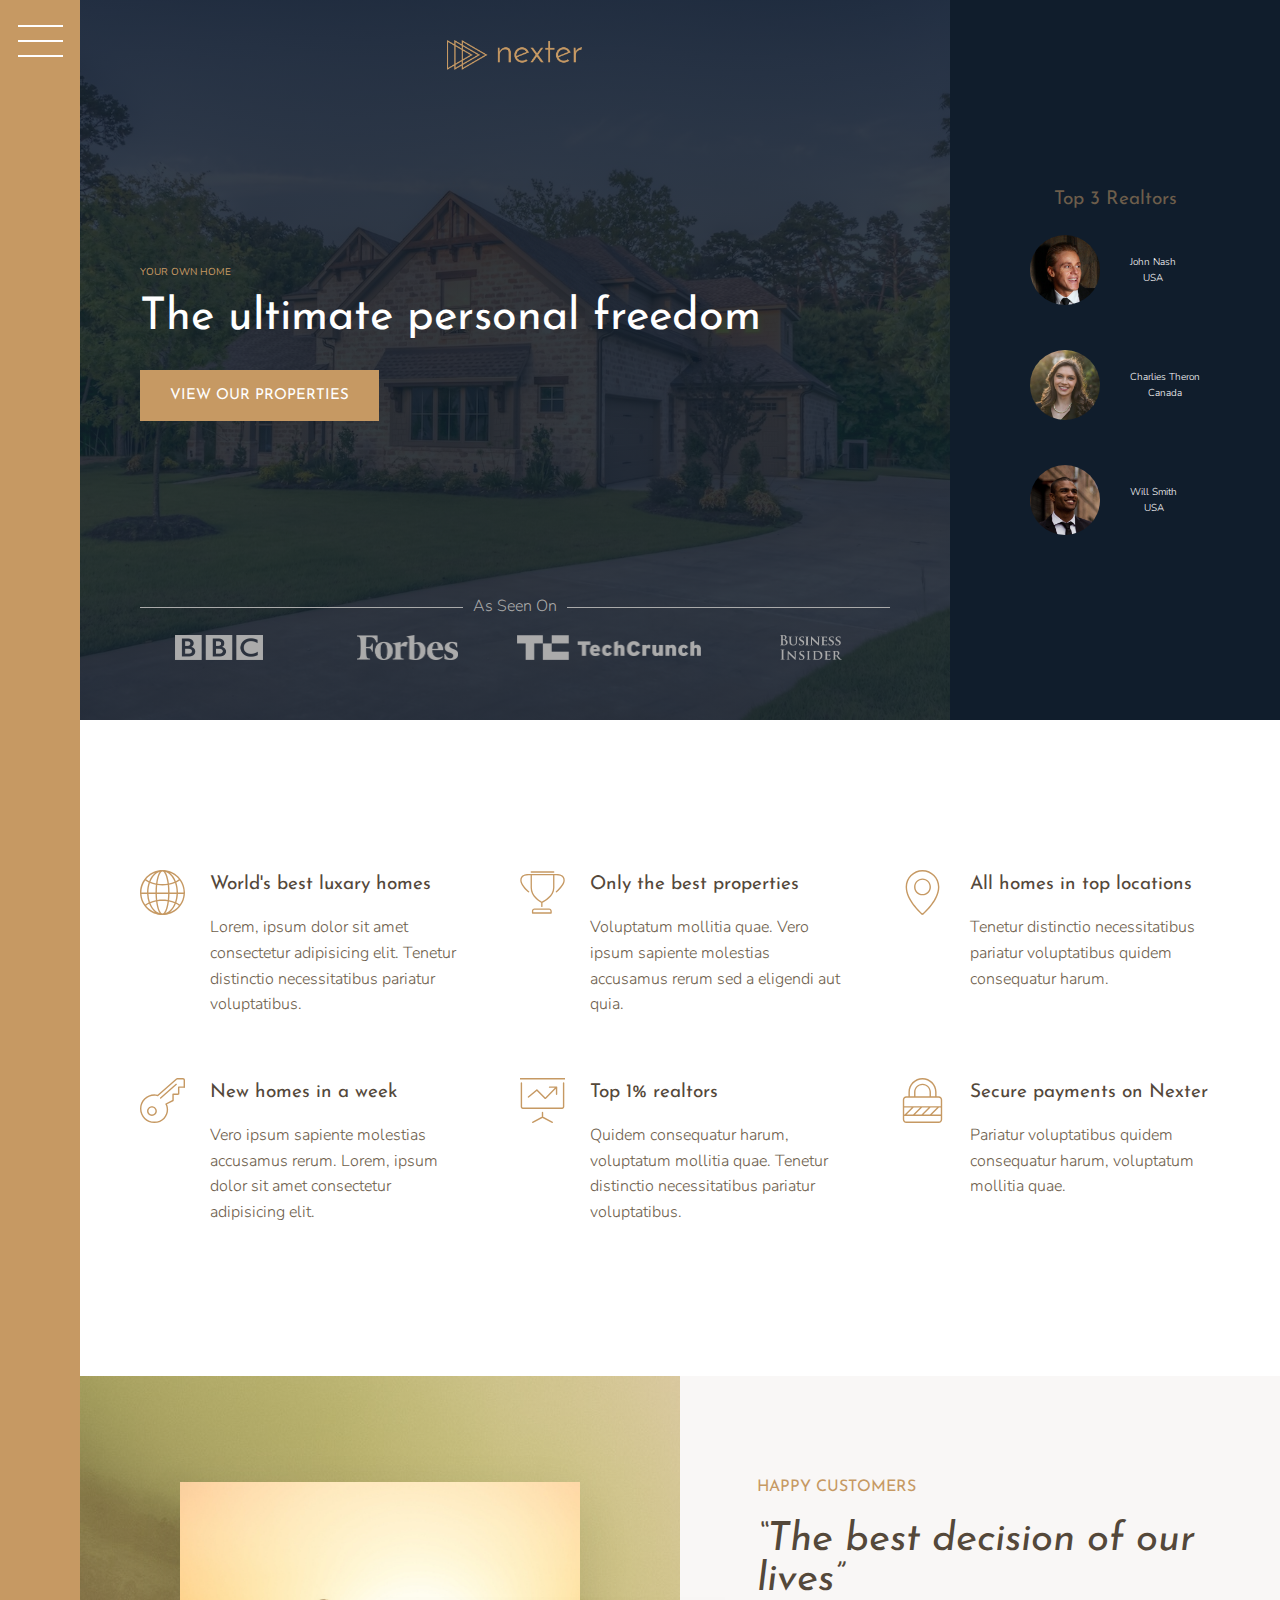
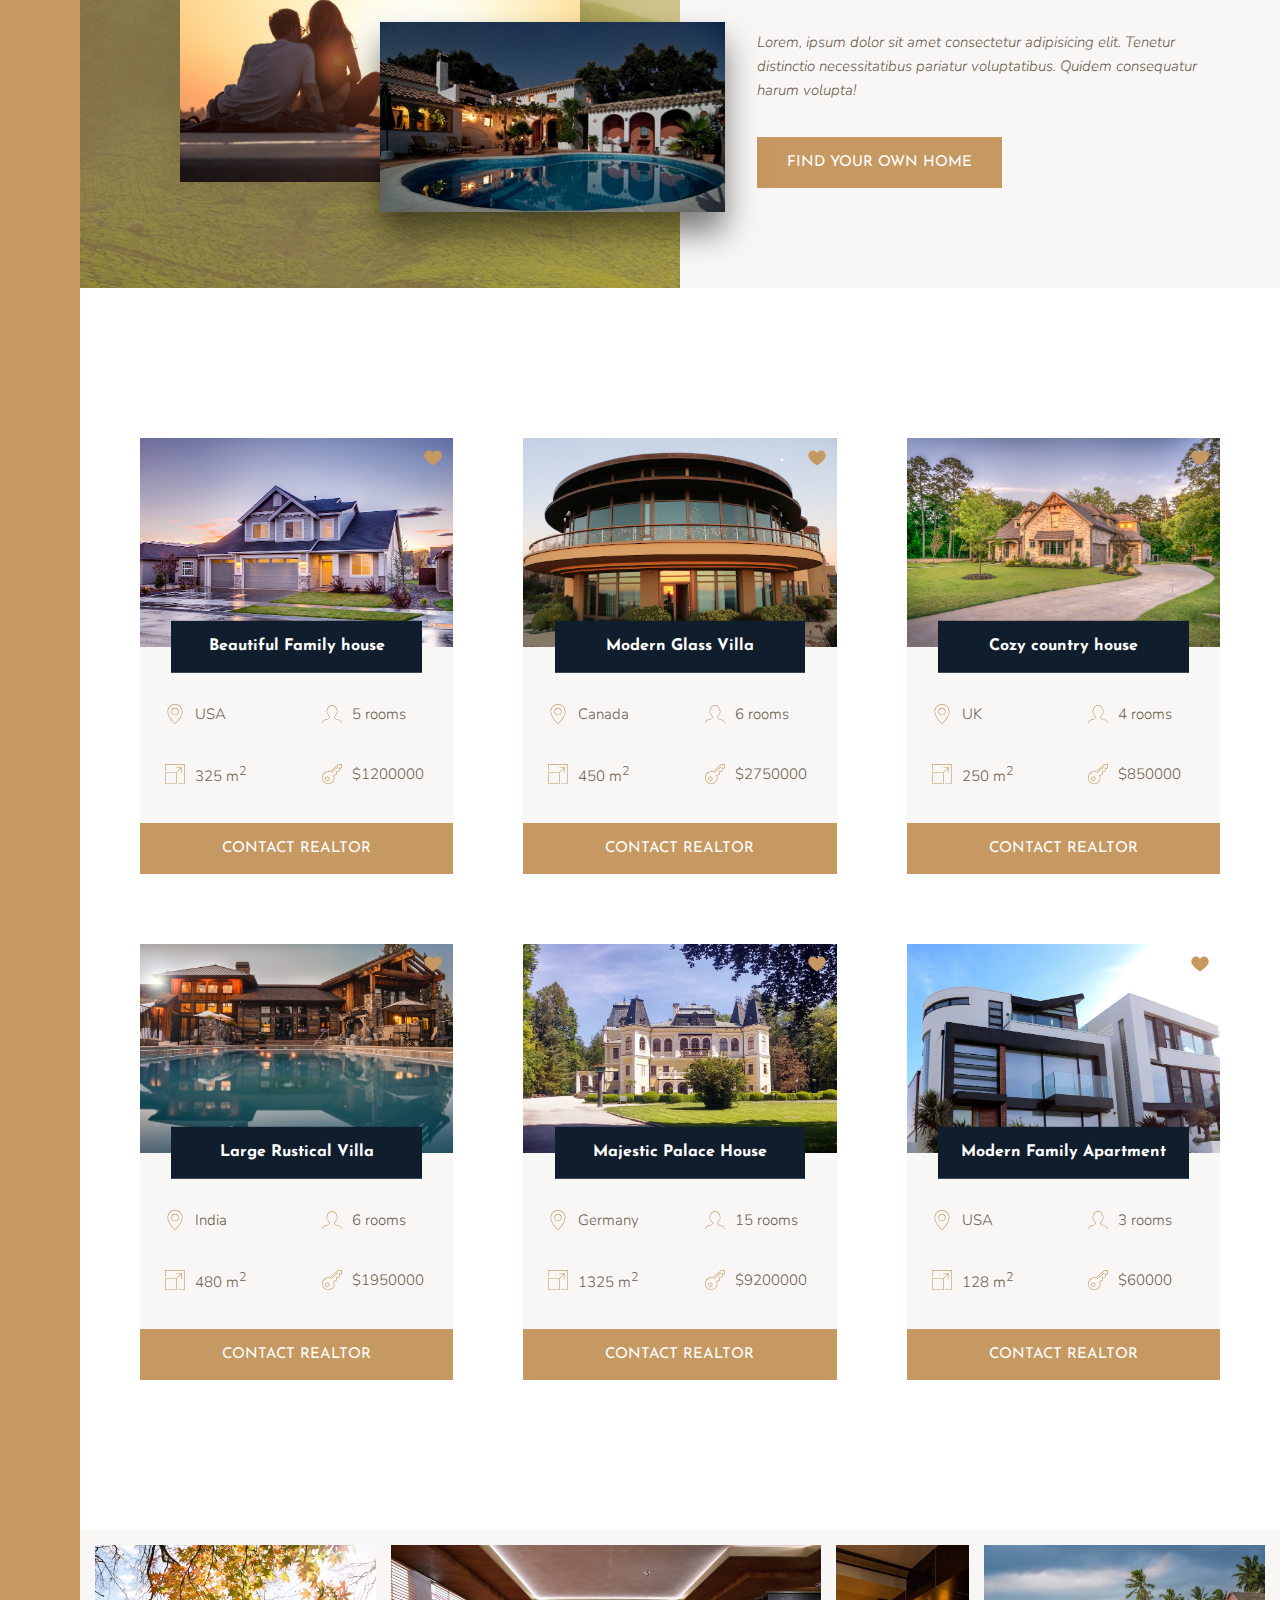
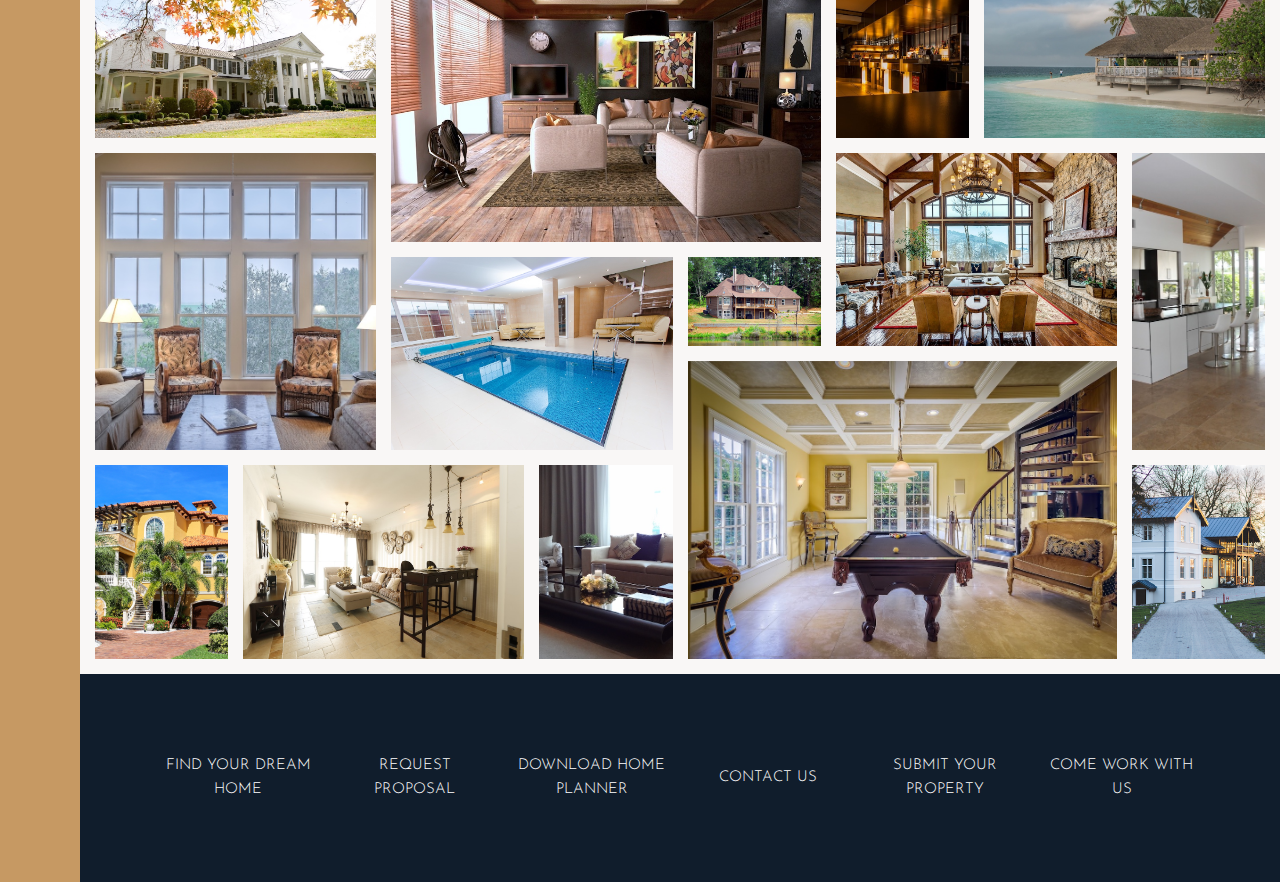
==== commit b68dd9a1: "desktop version completed" ====
--- a/Nexter/index.html
+++ b/Nexter/index.html
@@ -13,9 +13,48 @@
 	</head>
 
 	<body class="container">
-		<div class="sidebar">SideBar</div>
-		<header class="header">Header</header>
-		<div class="realtors">Top 3 Realtors</div>
+		<div class="sidebar">
+			<button class="btn-nav"></button>
+		</div>
+		<header class="header">
+			<img src="img/logo.png" alt="Nexter logo" class="header__logo" />
+			<span class="header__intro">Your own home</span>
+			<h1 class="heading-1">The ultimate personal freedom</h1>
+			<button class="btn header__btn">View our properties</button>
+			<div class="header__seen-on-text">As seen on</div>
+			<div class="header__seen-on__logos">
+				<img src="img/logo-bbc.png" alt="BBC Logo" />
+				<img src="img/logo-forbes.png" alt="Forbes Logo" />
+				<img src="img/logo-techcrunch.png" alt="Techcrunch Logo" />
+				<img src="img/logo-bi.png" alt="BI Logo" />
+			</div>
+		</header>
+		<div class="realtors">
+			<h2 class="heading-2">Top 3 Realtors</h2>
+			<div class="realtor__items">
+				<div class="realtor__item">
+					<img src="img/realtor-1.jpeg" alt="Realtors 1" class="realtor__img" />
+					<div class="realtor__details">
+						<span class="realtor__name">John Nash</span>
+						<span class="realtor__area">USA</span>
+					</div>
+				</div>
+				<div class="realtor__item">
+					<img src="img/realtor-2.jpeg" alt="Realtors 2" class="realtor__img" />
+					<div class="realtor__details">
+						<span class="realtor__name">Charlies Theron</span>
+						<span class="realtor__area">Canada</span>
+					</div>
+				</div>
+				<div class="realtor__item">
+					<img src="img/realtor-3.jpeg" alt="Realtors 3" class="realtor__img" />
+					<div class="realtor__details">
+						<span class="realtor__name">Will Smith</span>
+						<span class="realtor__area">USA</span>
+					</div>
+				</div>
+			</div>
+		</div>
 		<section class="features">
 			<div class="feature">
 				<svg class="feature__icon">
@@ -320,6 +359,15 @@
 				<img src="img/gal-14.jpeg" alt="gallery image 14" class="gallery__img" />
 			</figure>
 		</section>
-		<footer class="footer">Footer</footer>
+		<footer class="footer">
+			<ul class="nav">
+				<li class="nav__item"><a href="#" class="nav__link">Find your dream home</a></li>
+				<li class="nav__item"><a href="#" class="nav__link">Request proposal</a></li>
+				<li class="nav__item"><a href="#" class="nav__link">Download home planner</a></li>
+				<li class="nav__item"><a href="#" class="nav__link">Contact Us</a></li>
+				<li class="nav__item"><a href="#" class="nav__link">Submit Your property</a></li>
+				<li class="nav__item"><a href="#" class="nav__link">Come work with us</a></li>
+			</ul>
+		</footer>
 	</body>
 </html>
--- a/Nexter/css/main.css
+++ b/Nexter/css/main.css
@@ -50,6 +50,12 @@
 .heading-1, .heading-2, .heading-3, .heading-4 {
   font-family: "Josefin Sans", sans-serif;
   font-weight: 400;
+}
+
+.heading-1 {
+  font-size: 4.5rem;
+  line-height: 1;
+  color: #fff;
 }
 
 .heading-2 {
@@ -99,16 +105,171 @@
   background-color: #c69963;
   grid-column: sidebar-start/sidebar-end;
   grid-row: 1/-1;
+  display: -webkit-box;
+  display: -ms-flexbox;
+  display: flex;
+  -webkit-box-pack: center;
+      -ms-flex-pack: center;
+          justify-content: center;
+}
+
+.btn-nav {
+  border: none;
+  cursor: pointer;
+  background-color: #fff;
+  width: 4.5rem;
+  height: 0.2rem;
+  margin-top: 4rem;
+}
+
+.btn-nav::after, .btn-nav::before {
+  background-color: #fff;
+  width: 4.5rem;
+  height: 0.2rem;
+  content: '';
+  cursor: pointer;
+  display: block;
+}
+
+.btn-nav::before {
+  -webkit-transform: translateY(-1.5rem);
+          transform: translateY(-1.5rem);
+}
+
+.btn-nav::after {
+  -webkit-transform: translateY(1.3rem);
+          transform: translateY(1.3rem);
 }
 
 .header {
-  background-color: blue;
   grid-column: full-start/col-end 6;
+  background-image: -webkit-gradient(linear, left top, left bottom, from(rgba(16, 29, 44, 0.85)), to(rgba(16, 29, 44, 0.85))), url(../img/hero.jpeg);
+  background-image: linear-gradient(rgba(16, 29, 44, 0.85), rgba(16, 29, 44, 0.85)), url(../img/hero.jpeg);
+  background-position: center;
+  background-size: cover;
+  padding: 6rem;
+  padding-top: 4rem;
+  display: -ms-grid;
+  display: grid;
+  -ms-grid-rows: 1fr min-content 6rem 1fr;
+      grid-template-rows: 1fr -webkit-min-content 6rem 1fr;
+      grid-template-rows: 1fr min-content 6rem 1fr;
+  grid-row-gap: 1.5rem;
+  -webkit-box-pack: center;
+      -ms-flex-pack: center;
+          justify-content: center;
+}
+
+.header__logo {
+  height: 3rem;
+  -ms-grid-column-align: center;
+      justify-self: center;
+}
+
+.header__btn {
+  -ms-grid-column-align: start;
+      justify-self: start;
+  -ms-flex-item-align: start;
+      -ms-grid-row-align: start;
+      align-self: start;
+}
+
+.header__intro {
+  color: #c69963;
+  text-transform: uppercase;
+  font-weight: bolder;
+}
+
+.header__seen-on-text {
+  display: -ms-grid;
+  display: grid;
+  font-size: 1.6rem;
+  color: #aaa;
+  -webkit-box-align: center;
+      -ms-flex-align: center;
+          align-items: center;
+  -webkit-column-gap: 1rem;
+          column-gap: 1rem;
+  text-transform: capitalize;
+  -ms-grid-columns: 1fr max-content 1fr;
+      grid-template-columns: 1fr -webkit-max-content 1fr;
+      grid-template-columns: 1fr max-content 1fr;
+}
+
+.header__seen-on-text::before, .header__seen-on-text::after {
+  content: '';
+  height: 1px;
+  background-color: currentColor;
+  display: block;
+}
+
+.header__seen-on__logos {
+  display: -ms-grid;
+  display: grid;
+  -ms-grid-columns: (1fr)[4];
+      grid-template-columns: repeat(4, 1fr);
+  -webkit-column-gap: 3rem;
+          column-gap: 3rem;
+  justify-items: center;
+}
+
+.header__seen-on__logos img {
+  height: 2.5rem;
+  -webkit-filter: brightness(67%);
+          filter: brightness(67%);
 }
 
 .realtors {
-  background-color: red;
+  background-color: #101d2c;
   grid-column: col-start 7 / full-end;
+  text-align: center;
+  padding: 3rem;
+  display: -ms-grid;
+  display: grid;
+  -webkit-box-pack: center;
+      -ms-flex-pack: center;
+          justify-content: center;
+  -ms-flex-line-pack: center;
+      align-content: center;
+  row-gap: 2rem;
+  -webkit-box-align: center;
+      -ms-flex-align: center;
+          align-items: center;
+}
+
+.realtor__items {
+  display: -ms-grid;
+  display: grid;
+  -ms-grid-columns: 1fr;
+      grid-template-columns: 1fr;
+  row-gap: 5vh;
+  -webkit-box-pack: center;
+      -ms-flex-pack: center;
+          justify-content: center;
+}
+
+.realtor__item {
+  display: -ms-grid;
+  display: grid;
+  -ms-grid-columns: min-content max-content;
+      grid-template-columns: -webkit-min-content -webkit-max-content;
+      grid-template-columns: min-content max-content;
+  -webkit-box-align: center;
+      -ms-flex-align: center;
+          align-items: center;
+  -webkit-column-gap: 3rem;
+          column-gap: 3rem;
+}
+
+.realtor__img {
+  width: 7rem;
+  border-radius: 50%;
+  display: block;
+}
+
+.realtor__name, .realtor__area {
+  display: block;
+  color: #fff;
 }
 
 .features {
@@ -459,6 +620,37 @@
 }
 
 .footer {
-  background-color: indigo;
+  background-color: #101d2c;
   grid-column: full-start/full-end;
-}
+  padding: 8rem;
+}
+
+.nav {
+  list-style: none;
+  display: -ms-grid;
+  display: grid;
+  -ms-grid-columns: (minmax(14rem, 1fr))[auto-fit];
+      grid-template-columns: repeat(auto-fit, minmax(14rem, 1fr));
+  -webkit-box-align: center;
+      -ms-flex-align: center;
+          align-items: center;
+  gap: 2rem;
+}
+
+.nav__link:link, .nav__link:visited {
+  text-decoration: none;
+  font-family: "Josefin Sans", sans-serif;
+  font-size: 1.5rem;
+  color: #fff;
+  text-transform: uppercase;
+  display: block;
+  text-align: center;
+  -webkit-transition: all 0.2s;
+  transition: all 0.2s;
+}
+
+.nav__link:hover, .nav__link:active {
+  background-color: rgba(255, 255, 255, 0.05);
+  -webkit-transform: translateY(-2px);
+          transform: translateY(-2px);
+}
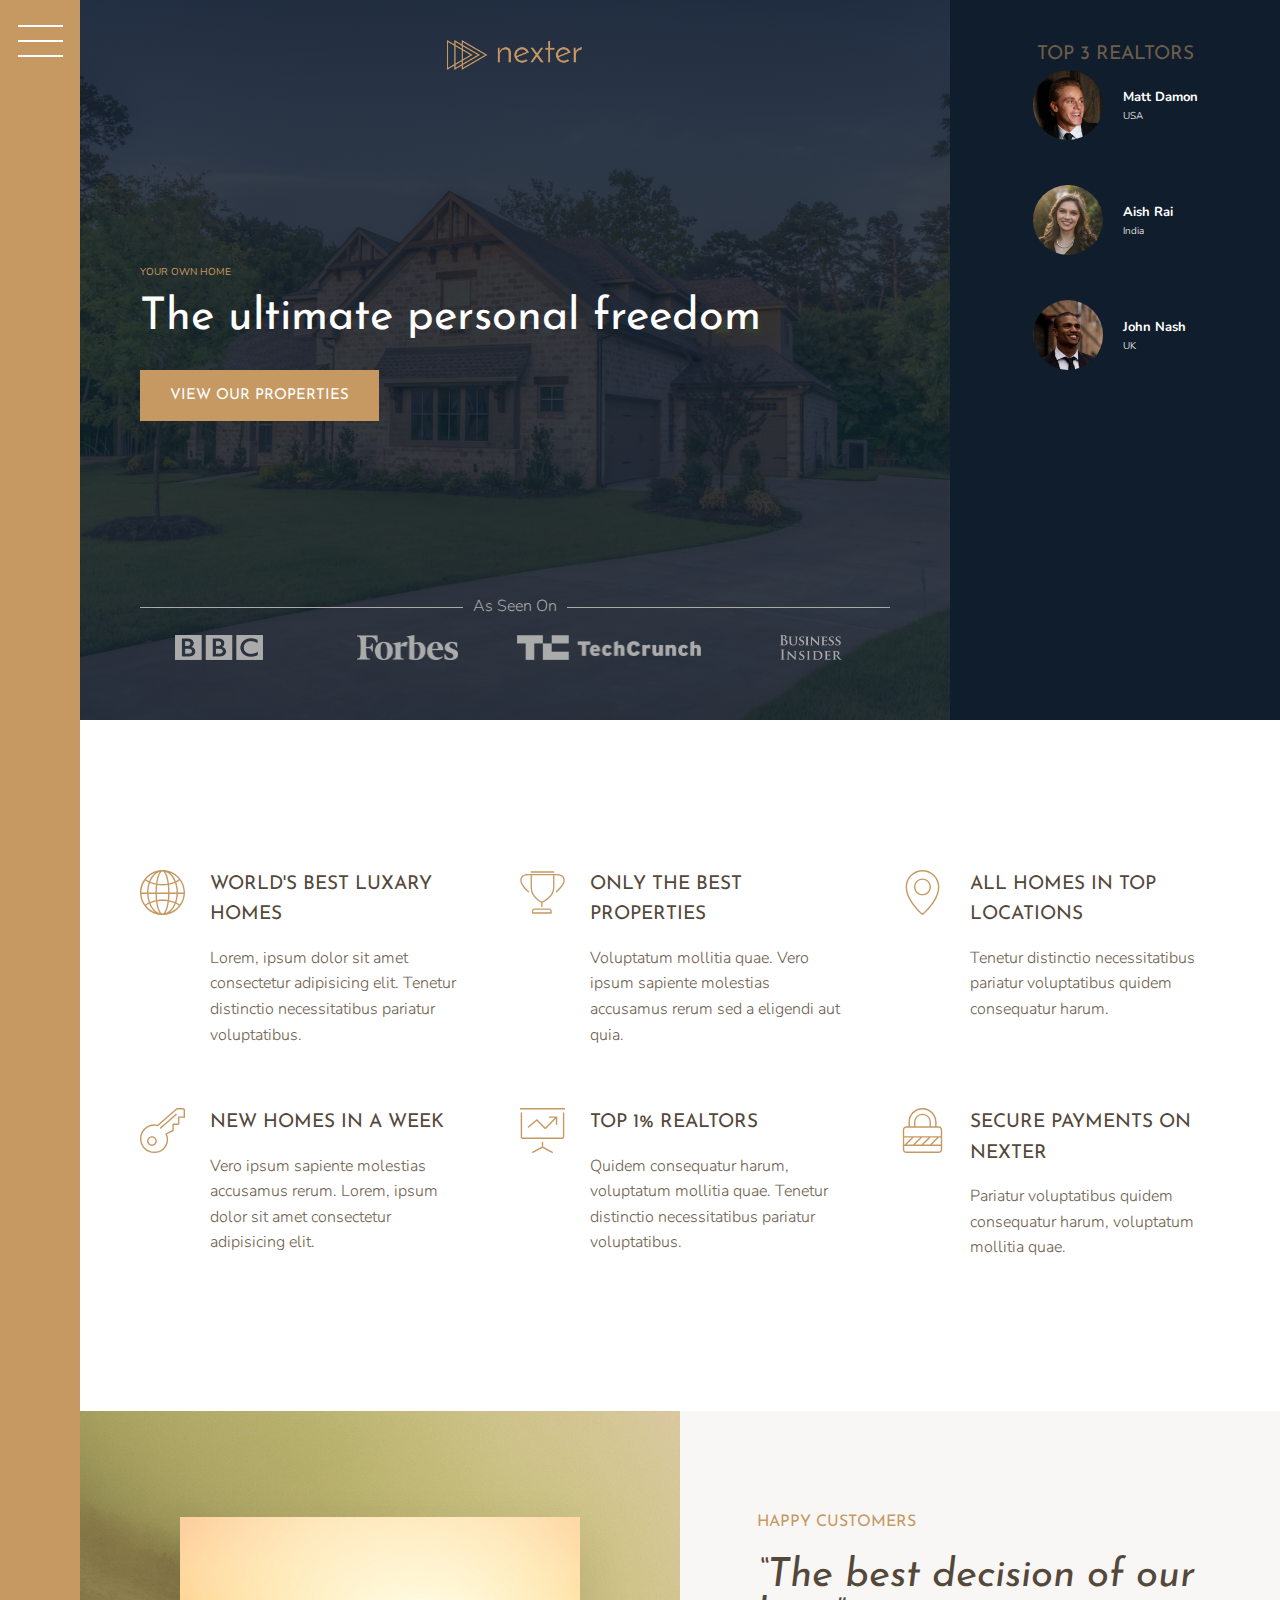
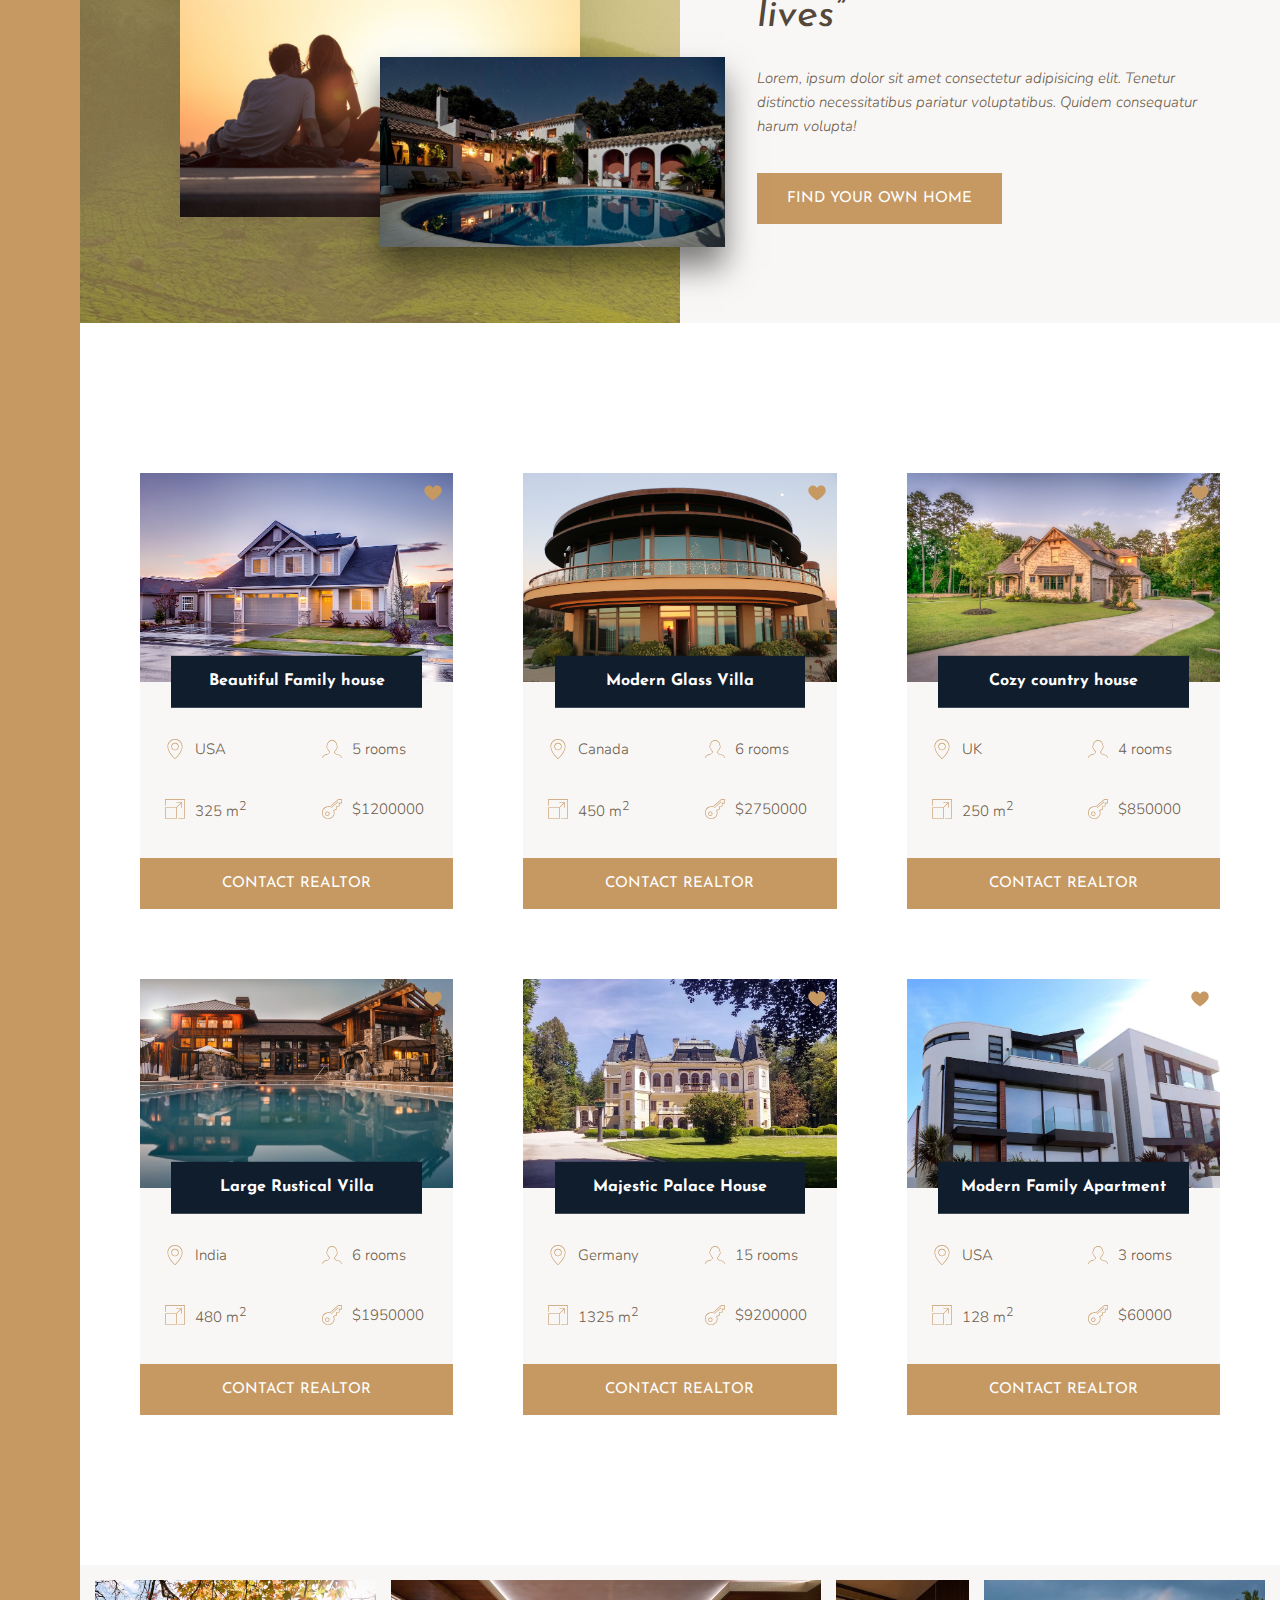
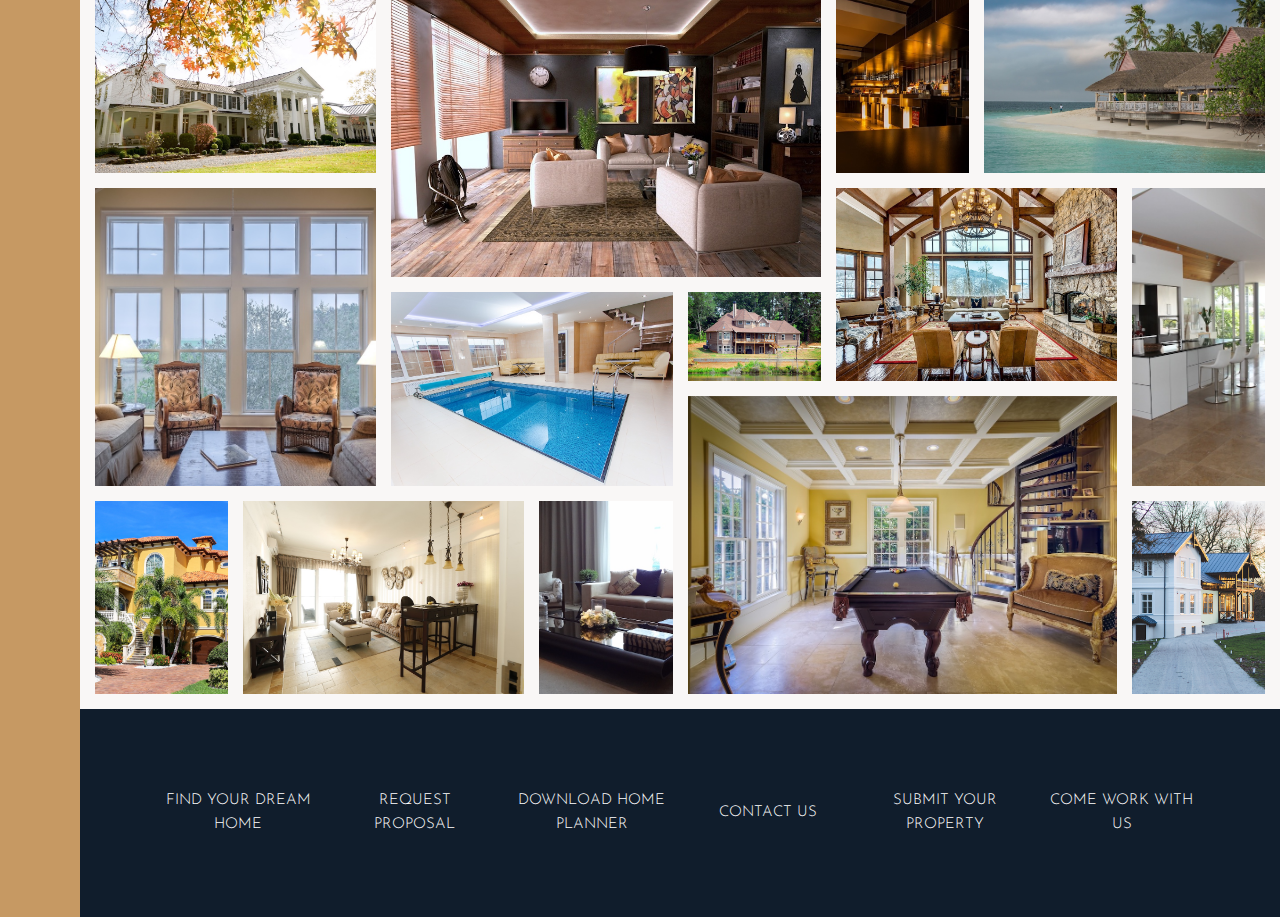
==== commit c986137b: "fixed realtors section" ====
--- a/Nexter/index.html
+++ b/Nexter/index.html
@@ -25,33 +25,24 @@
 			<div class="header__seen-on__logos">
 				<img src="img/logo-bbc.png" alt="BBC Logo" />
 				<img src="img/logo-forbes.png" alt="Forbes Logo" />
-				<img src="img/logo-techcrunch.png" alt="Techcrunch Logo" />
+				<img src="img/logo-techcrunch.png" alt="Tech-crunch Logo" />
 				<img src="img/logo-bi.png" alt="BI Logo" />
 			</div>
 		</header>
 		<div class="realtors">
 			<h2 class="heading-2">Top 3 Realtors</h2>
-			<div class="realtor__items">
-				<div class="realtor__item">
-					<img src="img/realtor-1.jpeg" alt="Realtors 1" class="realtor__img" />
-					<div class="realtor__details">
-						<span class="realtor__name">John Nash</span>
-						<span class="realtor__area">USA</span>
-					</div>
-				</div>
-				<div class="realtor__item">
-					<img src="img/realtor-2.jpeg" alt="Realtors 2" class="realtor__img" />
-					<div class="realtor__details">
-						<span class="realtor__name">Charlies Theron</span>
-						<span class="realtor__area">Canada</span>
-					</div>
-				</div>
-				<div class="realtor__item">
-					<img src="img/realtor-3.jpeg" alt="Realtors 3" class="realtor__img" />
-					<div class="realtor__details">
-						<span class="realtor__name">Will Smith</span>
-						<span class="realtor__area">USA</span>
-					</div>
+			<div class="realtors__list">
+				<img src="img/realtor-1.jpeg" alt="Realtor 1" class="realtors__img" />
+				<div class="realtors__details">
+					<span class="realtors__name">Matt Damon</span><span class="realtors__area">USA</span>
+				</div>
+				<img src="img/realtor-2.jpeg" alt="Realtor 2" class="realtors__img" />
+				<div class="realtors__details">
+					<span class="realtors__name">Aish Rai</span><span class="realtors__area">India</span>
+				</div>
+				<img src="img/realtor-3.jpeg" alt="Realtor 3" class="realtors__img" />
+				<div class="realtors__details">
+					<span class="realtors__name">John Nash</span><span class="realtors__area">UK</span>
 				</div>
 			</div>
 		</div>
--- a/Nexter/css/main.css
+++ b/Nexter/css/main.css
@@ -60,6 +60,7 @@
 
 .heading-2 {
   font-size: 1.9rem;
+  text-transform: uppercase;
 }
 
 .heading-2--light {
@@ -222,54 +223,54 @@
 .realtors {
   background-color: #101d2c;
   grid-column: col-start 7 / full-end;
-  text-align: center;
-  padding: 3rem;
-  display: -ms-grid;
-  display: grid;
-  -webkit-box-pack: center;
-      -ms-flex-pack: center;
-          justify-content: center;
-  -ms-flex-line-pack: center;
-      align-content: center;
-  row-gap: 2rem;
+  padding: 4rem;
+  display: -webkit-box;
+  display: -ms-flexbox;
+  display: flex;
+  -webkit-box-orient: vertical;
+  -webkit-box-direction: normal;
+      -ms-flex-direction: column;
+          flex-direction: column;
   -webkit-box-align: center;
       -ms-flex-align: center;
           align-items: center;
 }
 
-.realtor__items {
-  display: -ms-grid;
-  display: grid;
-  -ms-grid-columns: 1fr;
-      grid-template-columns: 1fr;
-  row-gap: 5vh;
-  -webkit-box-pack: center;
-      -ms-flex-pack: center;
-          justify-content: center;
-}
-
-.realtor__item {
+.realtors__list {
   display: -ms-grid;
   display: grid;
   -ms-grid-columns: min-content max-content;
       grid-template-columns: -webkit-min-content -webkit-max-content;
       grid-template-columns: min-content max-content;
-  -webkit-box-align: center;
-      -ms-flex-align: center;
-          align-items: center;
-  -webkit-column-gap: 3rem;
-          column-gap: 3rem;
-}
-
-.realtor__img {
+  -ms-flex-line-pack: center;
+      align-content: center;
+  -webkit-column-gap: 2rem;
+          column-gap: 2rem;
+  row-gap: 5vh;
+}
+
+.realtors__img {
   width: 7rem;
   border-radius: 50%;
   display: block;
 }
 
-.realtor__name, .realtor__area {
+.realtors__details {
+  -ms-flex-item-align: center;
+      -ms-grid-row-align: center;
+      align-self: center;
+  -ms-grid-column-align: start;
+      justify-self: start;
+}
+
+.realtors__name {
+  font-size: 1.3rem;
+  font-weight: bold;
+}
+
+.realtors__name, .realtors__area {
+  color: #fff;
   display: block;
-  color: #fff;
 }
 
 .features {
